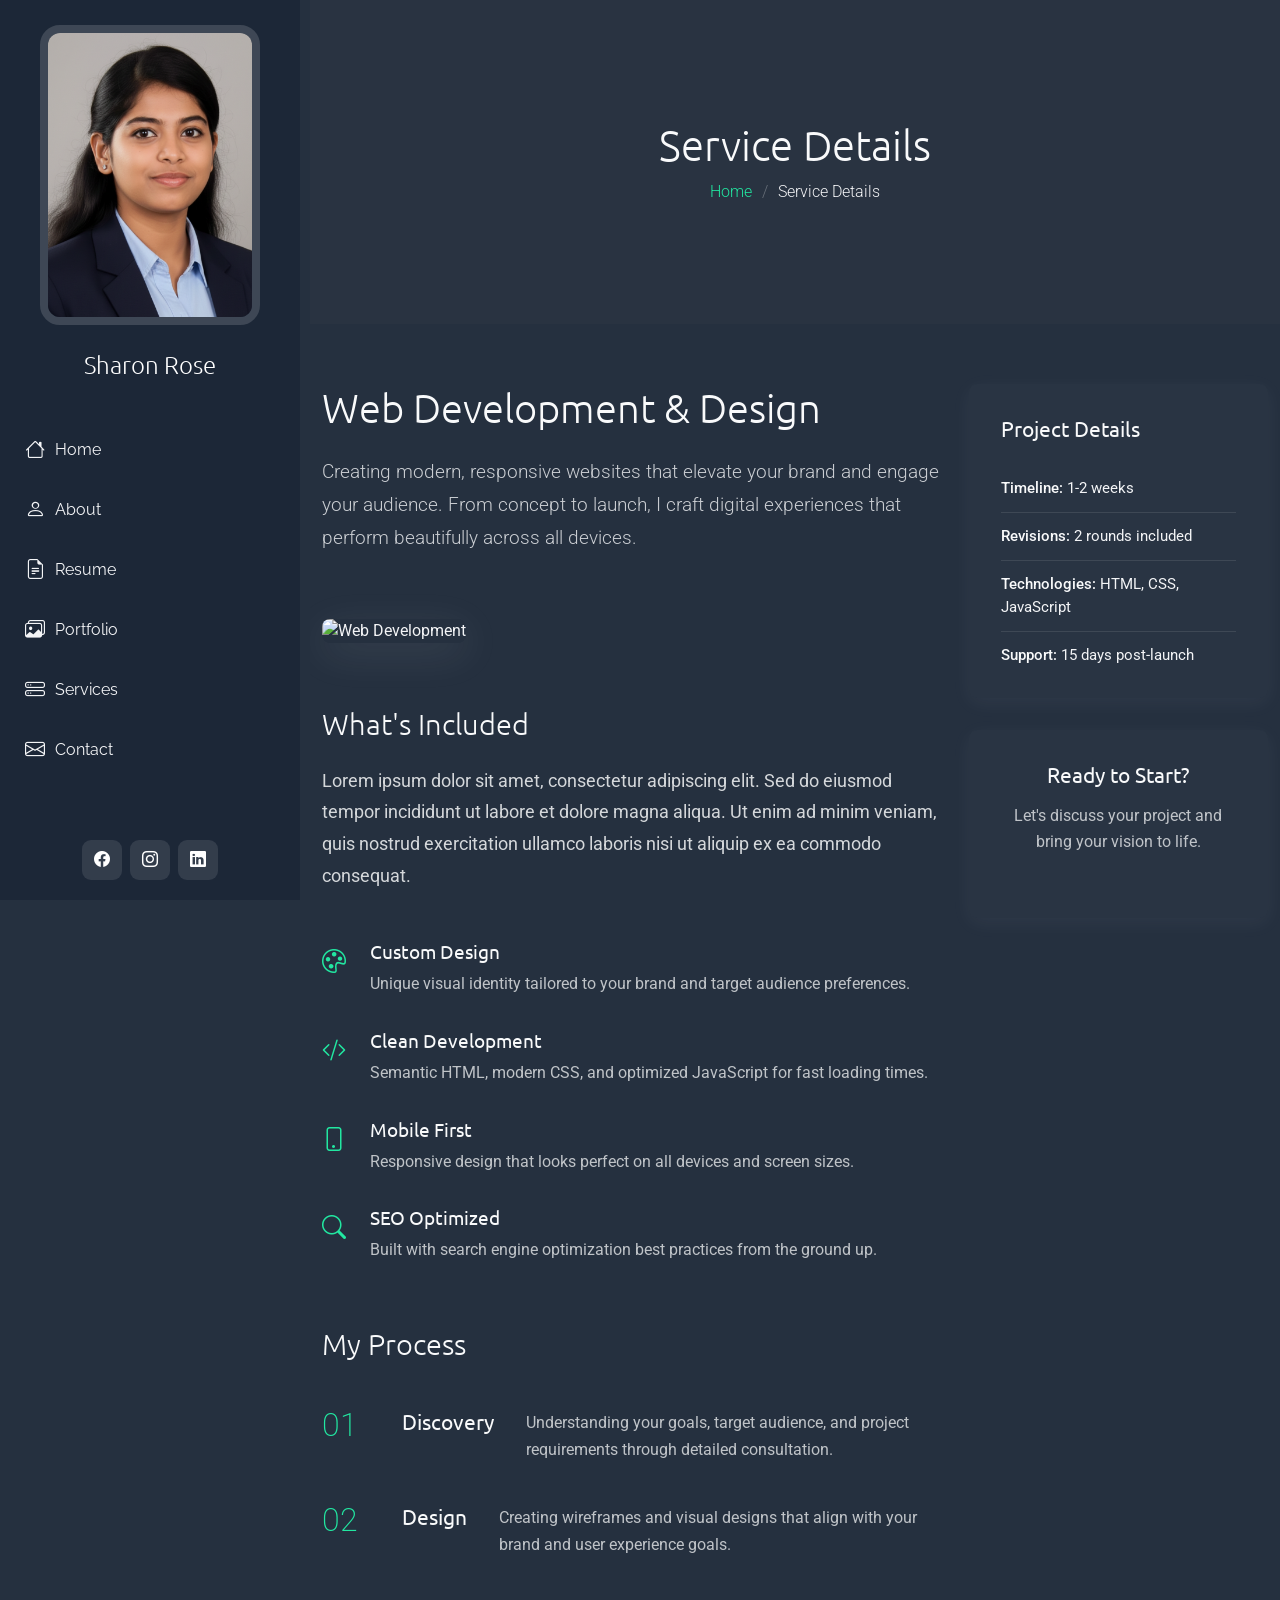
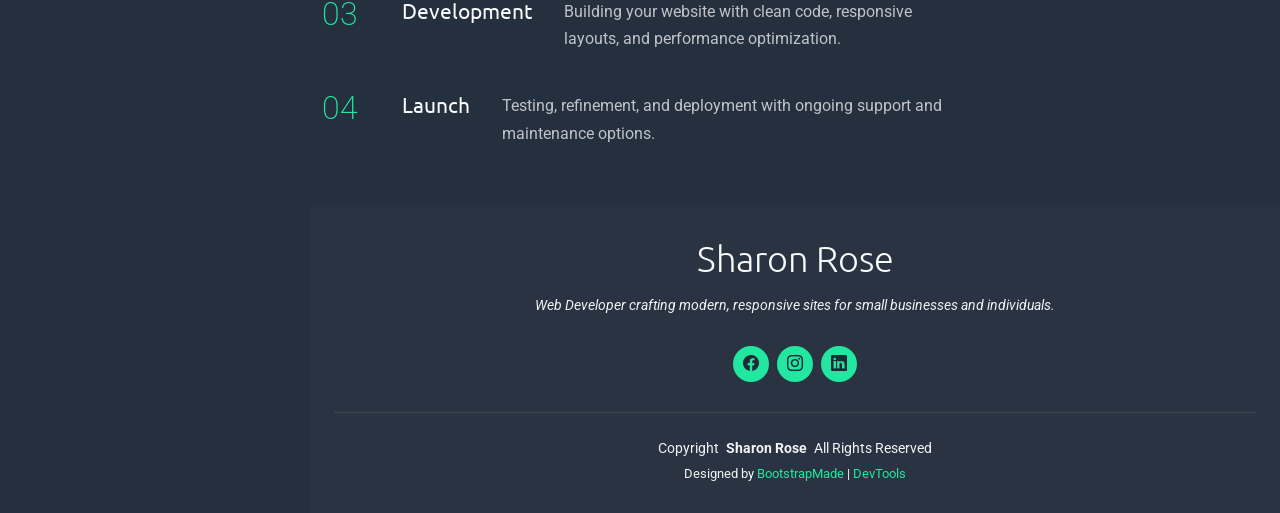
==== service-details.html @ 5ba2cc23 "first portfolio commit" ====
<!DOCTYPE html>
<html lang="en">

<head>
  <meta charset="utf-8">
  <meta content="width=device-width, initial-scale=1.0" name="viewport">
  <title>Service Details - MyPage Bootstrap Template</title>
  <meta name="description" content="">
  <meta name="keywords" content="">

  <!-- Favicons -->
  <link href="assets/img/favicon.png" rel="icon">
  <link href="assets/img/apple-touch-icon.png" rel="apple-touch-icon">

  <!-- Fonts -->
  <link href="https://fonts.googleapis.com" rel="preconnect">
  <link href="https://fonts.gstatic.com" rel="preconnect" crossorigin>
  <link href="https://fonts.googleapis.com/css2?family=Roboto:ital,wght@0,100;0,300;0,400;0,500;0,700;0,900;1,100;1,300;1,400;1,500;1,700;1,900&family=Raleway:ital,wght@0,100;0,200;0,300;0,400;0,500;0,600;0,700;0,800;0,900;1,100;1,200;1,300;1,400;1,500;1,600;1,700;1,800;1,900&family=Ubuntu:ital,wght@0,300;0,400;0,500;0,700;1,300;1,400;1,500;1,700&display=swap" rel="stylesheet">

  <!-- Vendor CSS Files -->
  <link href="assets/vendor/bootstrap/css/bootstrap.min.css" rel="stylesheet">
  <link href="assets/vendor/bootstrap-icons/bootstrap-icons.css" rel="stylesheet">
  <link href="assets/vendor/aos/aos.css" rel="stylesheet">
  <link href="assets/vendor/glightbox/css/glightbox.min.css" rel="stylesheet">
  <link href="assets/vendor/swiper/swiper-bundle.min.css" rel="stylesheet">

  <!-- Main CSS File -->
  <link href="assets/css/main.css" rel="stylesheet">

  <!-- =======================================================
  * Template Name: MyPage
  * Template URL: https://bootstrapmade.com/mypage-bootstrap-personal-template/
  * Updated: Sep 20 2025 with Bootstrap v5.3.8
  * Author: BootstrapMade.com
  * License: https://bootstrapmade.com/license/
  ======================================================== -->
</head>

<body class="service-details-page">

  <header id="header" class="header dark-background d-flex flex-column justify-content-between">
    <i class="header-toggle d-xl-none bi bi-list"></i>

    <div class="header-top">
      <div class="profile-img">
        <img src="assets/img/profile/profile1.png" alt="" class="img-fluid">
      </div>

      <a href="index.html" class="logo d-flex align-items-center justify-content-center">
        <!-- Uncomment the line below if you also wish to use an image logo -->
        <!-- <img src="assets/img/logo.webp" alt=""> -->
        <h1 class="sitename">Sharon Rose</h1>
      </a>

    </div>

    <nav id="navmenu" class="navmenu">
      <ul>
        <li><a href="index.html#hero"><i class="bi bi-house navicon"></i>Home</a></li>
        <li><a href="index.html#about"><i class="bi bi-person navicon"></i> About</a></li>
        <li><a href="index.html#resume"><i class="bi bi-file-earmark-text navicon"></i> Resume</a></li>
        <li><a href="index.html#portfolio"><i class="bi bi-images navicon"></i> Portfolio</a></li>
        <li><a href="index.html#services "><i class="bi bi-hdd-stack navicon"></i> Services</a></li>
    
        <li><a href="index.html#contact"><i class="bi bi-envelope navicon"></i> Contact</a></li>
      </ul>
    </nav>

    <div class="social-links text-center">
      
      <a href="#" class="facebook"><i class="bi bi-facebook"></i></a>
      <a href="#" class="instagram"><i class="bi bi-instagram"></i></a>
      
      <a href="#" class="linkedin"><i class="bi bi-linkedin"></i></a>
    </div>
  </header>

  <main class="main">

    <!-- Page Title -->
    <div class="page-title light-background">
      <div class="container">
        <h1>Service Details</h1>
        <nav class="breadcrumbs">
          <ol>
            <li><a href="index.html">Home</a></li>
            <li class="current">Service Details</li>
          </ol>
        </nav>
      </div>
    </div><!-- End Page Title -->

    <!-- Service Details Section -->
    <section id="service-details" class="service-details section">

      <div class="container" data-aos="fade-up" data-aos-delay="100">

        <div class="row gy-5">

          <div class="col-lg-8">

            <div class="service-content">

              <div class="service-hero" data-aos="fade-up" data-aos-delay="200">
                <h2>Web Development &amp; Design</h2>
                <p class="lead">Creating modern, responsive websites that elevate your brand and engage your audience. From concept to launch, I craft digital experiences that perform beautifully across all devices.</p>
              </div>

              <div class="service-image" data-aos="zoom-in" data-aos-delay="300">
                <img src="assets/img/services/services-3.webp" alt="Web Development" class="img-fluid">
              </div>

              <div class="service-description" data-aos="fade-up" data-aos-delay="400">
                <h3>What's Included</h3>
                <p>Lorem ipsum dolor sit amet, consectetur adipiscing elit. Sed do eiusmod tempor incididunt ut labore et dolore magna aliqua. Ut enim ad minim veniam, quis nostrud exercitation ullamco laboris nisi ut aliquip ex ea commodo consequat.</p>

                <div class="features-list">
                  <div class="feature-item">
                    <i class="bi bi-palette"></i>
                    <div>
                      <h4>Custom Design</h4>
                      <p>Unique visual identity tailored to your brand and target audience preferences.</p>
                    </div>
                  </div>
                  <div class="feature-item">
                    <i class="bi bi-code-slash"></i>
                    <div>
                      <h4>Clean Development</h4>
                      <p>Semantic HTML, modern CSS, and optimized JavaScript for fast loading times.</p>
                    </div>
                  </div>
                  <div class="feature-item">
                    <i class="bi bi-phone"></i>
                    <div>
                      <h4>Mobile First</h4>
                      <p>Responsive design that looks perfect on all devices and screen sizes.</p>
                    </div>
                  </div>
                  <div class="feature-item">
                    <i class="bi bi-search"></i>
                    <div>
                      <h4>SEO Optimized</h4>
                      <p>Built with search engine optimization best practices from the ground up.</p>
                    </div>
                  </div>
                </div>
              </div>

              <div class="process-section" data-aos="fade-up" data-aos-delay="500">
                <h3>My Process</h3>
                <div class="process-steps">
                  <div class="step">
                    <div class="step-number">01</div>
                    <h4>Discovery</h4>
                    <p>Understanding your goals, target audience, and project requirements through detailed consultation.</p>
                  </div>
                  <div class="step">
                    <div class="step-number">02</div>
                    <h4>Design</h4>
                    <p>Creating wireframes and visual designs that align with your brand and user experience goals.</p>
                  </div>
                  <div class="step">
                    <div class="step-number">03</div>
                    <h4>Development</h4>
                    <p>Building your website with clean code, responsive layouts, and performance optimization.</p>
                  </div>
                  <div class="step">
                    <div class="step-number">04</div>
                    <h4>Launch</h4>
                    <p>Testing, refinement, and deployment with ongoing support and maintenance options.</p>
                  </div>
                </div>
              </div>

            </div>

          </div>

          <div class="col-lg-4">

            <div class="service-sidebar">

              <div class="service-info" data-aos="fade-up" data-aos-delay="600">
                <h4>Project Details</h4>
                <ul class="info-list">
                  <li><strong>Timeline:</strong> 1-2 weeks</li>
                  <li><strong>Revisions:</strong> 2 rounds included</li>
                  <li><strong>Technologies:</strong> HTML, CSS, JavaScript</li>
                  <li><strong>Support:</strong> 15 days post-launch</li>
                </ul>
              </div>

             <!--<div class="testimonial-block" data-aos="fade-up" data-aos-delay="700">
                <div class="quote-icon">
                  <i class="bi bi-quote"></i>
                </div>
                <blockquote>
                  "Working with this developer was an absolute pleasure. The attention to detail and creative solutions exceeded our expectations."
                </blockquote>
                <div class="testimonial-author">
                  <img src="assets/img/person/person-f-3.webp" alt="Client" class="author-image">
                  <div class="author-info">
                    <h5>Sarah Johnson</h5>
                    <span>Creative Director</span>
                  </div>
                </div>
              </div>-->

              <div class="cta-block" data-aos="fade-up" data-aos-delay="800">
                <h4>Ready to Start?</h4>
                <p>Let's discuss your project and bring your vision to life.</p>
                <!--<a href="#" class="btn btn-primary">Get a Quote</a>
                <a href="#" class="btn btn-outline">View Portfolio</a>-->
              </div>

            </div>

          </div>

        </div>

      </div>

    </section><!-- /Service Details Section -->

  </main>

  <footer id="footer" class="footer light-background">
    <div class="container">
      <h3 class="sitename">Sharon Rose</h3>
      <p>Web Developer crafting modern, responsive sites for small businesses and individuals.</p>
      <div class="social-links d-flex justify-content-center">
        
        <a href="https://www.facebook.com/share/1GBzNdDJ73/?mibextid=wwXIfr"><i class="bi bi-facebook"></i></a>
        <a href="https://www.instagram.com/sharonrose2021?igsh=MWZ5azJybW05Z2Q5ag%3D%3D&utm_source=qr"><i class="bi bi-instagram"></i></a>
    
         <a href="https://www.linkedin.com/in/sharon-rose-041376334" class="linkedin"><i class="bi bi-linkedin"></i></a>
      </div>
      <div class="container">
        <div class="copyright">
          <span>Copyright</span> <strong class="px-1 sitename">Sharon Rose</strong> <span>All Rights Reserved</span>
        </div>
        <div class="credits">
          <!-- All the links in the footer should remain intact. -->
          <!-- You can delete the links only if you've purchased the pro version. -->
          <!-- Licensing information: https://bootstrapmade.com/license/ -->
          <!-- Purchase the pro version with working PHP/AJAX contact form: [buy-url] -->
          Designed by <a href="https://bootstrapmade.com/">BootstrapMade</a> | <a href="https://bootstrapmade.com/tools/">DevTools</a>
        </div>
      </div>
    </div>
  </footer>

  <!-- Scroll Top -->
  <a href="#" id="scroll-top" class="scroll-top d-flex align-items-center justify-content-center"><i class="bi bi-arrow-up-short"></i></a>

  <!-- Preloader -->
  <div id="preloader"></div>

  <!-- Vendor JS Files -->
  <script src="assets/vendor/bootstrap/js/bootstrap.bundle.min.js"></script>
  <script src="assets/vendor/php-email-form/validate.js"></script>
  <script src="assets/vendor/aos/aos.js"></script>
  <script src="assets/vendor/purecounter/purecounter_vanilla.js"></script>
  <script src="assets/vendor/typed.js/typed.umd.js"></script>
  <script src="assets/vendor/waypoints/noframework.waypoints.js"></script>
  <script src="assets/vendor/imagesloaded/imagesloaded.pkgd.min.js"></script>
  <script src="assets/vendor/isotope-layout/isotope.pkgd.min.js"></script>
  <script src="assets/vendor/glightbox/js/glightbox.min.js"></script>
  <script src="assets/vendor/swiper/swiper-bundle.min.js"></script>

  <!-- Main JS File -->
  <script src="assets/js/main.js"></script>

</body>

</html>
---- assets/css/main.css ----
/**
* Template Name: MyPage
* Template URL: https://bootstrapmade.com/mypage-bootstrap-personal-template/
* Updated: Sep 20 2025 with Bootstrap v5.3.8
* Author: BootstrapMade.com
* License: https://bootstrapmade.com/license/
*/

/*--------------------------------------------------------------
# Font & Color Variables
# Help: https://bootstrapmade.com/color-system/
--------------------------------------------------------------*/
/* Fonts */
:root {
  --default-font: "Roboto",  system-ui, -apple-system, "Segoe UI", Roboto, "Helvetica Neue", Arial, "Noto Sans", "Liberation Sans", sans-serif, "Apple Color Emoji", "Segoe UI Emoji", "Segoe UI Symbol", "Noto Color Emoji";
  --heading-font: "Ubuntu",  sans-serif;
  --nav-font: "Raleway",  sans-serif;
}

/* Global Colors - The following color variables are used throughout the website. Updating them here will change the color scheme of the entire website */
:root { 
  --background-color: #25303f; /* Background color for the entire website, including individual sections */
  --default-color: #f3f4f6; /* Default color used for the majority of the text content across the entire website */
  --heading-color: #f9fafb; /* Color for headings, subheadings and title throughout the website */
  --accent-color: #22e7a1; /* Accent color that represents your brand on the website. It's used for buttons, links, and other elements that need to stand out */
  --surface-color: #293443; /* The surface color is used as a background of boxed elements within sections, such as cards, icon boxes, or other elements that require a visual separation from the global background. */
  --contrast-color: #1f2937; /* Contrast color for text, ensuring readability against backgrounds of accent, heading, or default colors. */
}

/* Nav Menu Colors - The following color variables are used specifically for the navigation menu. They are separate from the global colors to allow for more customization options */
:root {
  --nav-color: #f3f4f6;  /* The default color of the main navmenu links */
  --nav-hover-color: #22e7a1; /* Applied to main navmenu links when they are hovered over or active */
  --nav-mobile-background-color: #38485f; /* Used as the background color for mobile navigation menu */
  --nav-dropdown-background-color: #38485f; /* Used as the background color for dropdown items that appear when hovering over primary navigation items */
  --nav-dropdown-color: #f3f4f6; /* Used for navigation links of the dropdown items in the navigation menu. */
  --nav-dropdown-hover-color: #22e7a1; /* Similar to --nav-hover-color, this color is applied to dropdown navigation links when they are hovered over. */
}

/* Color Presets - These classes override global colors when applied to any section or element, providing reuse of the sam color scheme. */

.light-background {
  --background-color: #293341;
  --surface-color: #4b607f;
}

.dark-background {
  --background-color: #1c2737;
  --default-color: #ffffff;
  --heading-color: #ffffff;
  --surface-color: #151f2b;
  --contrast-color: #ffffff;
}

/* Smooth scroll */
:root {
  scroll-behavior: smooth;
}

/*--------------------------------------------------------------
# General Styling & Shared Classes
--------------------------------------------------------------*/
body {
  color: var(--default-color);
  background-color: var(--background-color);
  font-family: var(--default-font);
}

a {
  color: var(--accent-color);
  text-decoration: none;
  transition: 0.3s;
}

a:hover {
  color: color-mix(in srgb, var(--accent-color), transparent 25%);
  text-decoration: none;
}

h1,
h2,
h3,
h4,
h5,
h6 {
  color: var(--heading-color);
  font-family: var(--heading-font);
}

/* PHP Email Form Messages
------------------------------*/
.php-email-form .error-message {
  display: none;
  background: #df1529;
  color: #ffffff;
  text-align: left;
  padding: 15px;
  margin-bottom: 24px;
  font-weight: 600;
}

.php-email-form .sent-message {
  display: none;
  color: #ffffff;
  background: #059652;
  text-align: center;
  padding: 15px;
  margin-bottom: 24px;
  font-weight: 600;
}

.php-email-form .loading {
  display: none;
  background: var(--surface-color);
  text-align: center;
  padding: 15px;
  margin-bottom: 24px;
}

.php-email-form .loading:before {
  content: "";
  display: inline-block;
  border-radius: 50%;
  width: 24px;
  height: 24px;
  margin: 0 10px -6px 0;
  border: 3px solid var(--accent-color);
  border-top-color: var(--surface-color);
  animation: php-email-form-loading 1s linear infinite;
}

@keyframes php-email-form-loading {
  0% {
    transform: rotate(0deg);
  }

  100% {
    transform: rotate(360deg);
  }
}

/*--------------------------------------------------------------
# Global Header
--------------------------------------------------------------*/
.header {
  color: var(--default-color);
  background-color: var(--background-color);
  position: fixed;
  top: 0;
  left: 0;
  bottom: 0;
  padding: 0 15px;
  width: 300px;
  transition: all ease-in-out 0.3s;
  overflow-y: auto;
  z-index: 997;
}

.header .profile-img img {
  margin: 25px auto;
  display: block;
  border-radius: 20px;
  max-width: 220px;
  border: 8px solid color-mix(in srgb, var(--default-color), transparent 85%);
}

.header .logo {
  line-height: 1;
}

.header .logo img {
  max-height: 32px;
  margin-right: 8px;
}

.header .logo h1 {
  font-size: 24px;
  margin: 0;
  font-weight: 300;
  color: var(--heading-color);
}

.header .social-links {
  margin: 0 0 20px 0;
}

.header .social-links a {
  font-size: 16px;
  display: inline-flex;
  align-items: center;
  justify-content: center;
  background: color-mix(in srgb, var(--default-color), transparent 90%);
  color: var(--default-color);
  margin: 0 2px;
  border-radius: 9px;
  text-align: center;
  width: 40px;
  height: 40px;
  transition: 0.3s;
}

.header .social-links a:hover {
  color: var(--contrast-color);
  background: var(--accent-color);
}

@media (min-width: 1200px) {

  .header~main,
  .header~#footer {
    margin-left: 310px;
  }
}

@media (max-width: 1199px) {
  .header {
    left: -100%;
  }
}

.header.header-show {
  left: 0;
}

.header .header-toggle {
  color: var(--background-color);
  background-color: var(--accent-color);
  font-size: 22px;
  display: flex;
  align-items: center;
  justify-content: center;
  width: 40px;
  height: 40px;
  border-radius: 9px;
  cursor: pointer;
  position: fixed;
  top: 15px;
  right: 15px;
  z-index: 9999;
  transition: 0.3s;
}

.header .header-toggle:hover {
  background-color: color-mix(in srgb, var(--accent-color) 90%, black 15%);
}

/*--------------------------------------------------------------
# Navigation Menu
--------------------------------------------------------------*/
.mobile-nav-toggle {
  display: none;
}

.navmenu {
  padding: 0;
  z-index: 9997;
  flex: 1;
  display: flex;
  align-items: center;
}

.navmenu ul {
  list-style: none;
  padding: 0 0 20px 0;
  margin: 0;
  width: 100%;
}

.navmenu a,
.navmenu a:focus {
  color: var(--nav-color);
  padding: 15px 10px;
  font-family: var(--nav-font);
  font-size: 16px;
  font-weight: 400;
  display: flex;
  align-items: center;
  white-space: nowrap;
  transition: 0.3s;
  width: 100%;
}

.navmenu a .navicon,
.navmenu a:focus .navicon {
  font-size: 20px;
  margin-right: 10px;
}

.navmenu a .toggle-dropdown,
.navmenu a:focus .toggle-dropdown {
  font-size: 12px;
  line-height: 0;
  margin-left: auto;
  width: 30px;
  height: 30px;
  display: flex;
  align-items: center;
  justify-content: center;
  border-radius: 50%;
  transition: 0.3s;
  flex-shrink: 0;
  background-color: color-mix(in srgb, var(--accent-color), transparent 90%);
}

.navmenu a .toggle-dropdown:hover,
.navmenu a:focus .toggle-dropdown:hover {
  background-color: var(--accent-color);
  color: var(--contrast-color);
}

.navmenu a:hover,
.navmenu .active,
.navmenu .active:focus {
  color: var(--nav-hover-color);
}

.navmenu a:hover .navicon,
.navmenu .active .navicon,
.navmenu .active:focus .navicon {
  color: var(--accent-color);
}

.navmenu .active .toggle-dropdown,
.navmenu .active:focus .toggle-dropdown {
  background-color: var(--accent-color);
  color: var(--contrast-color);
  transform: rotate(180deg);
}

.navmenu .dropdown {
  display: block;
}

.navmenu .dropdown a,
.navmenu .dropdown a:focus {
  color: --nav-dropdown-color;
}

.navmenu .dropdown a:hover,
.navmenu .dropdown .active,
.navmenu .dropdown .active:focus {
  color: var(--nav-dropdown-hover-color);
}

.navmenu .dropdown ul {
  position: static;
  display: none;
  z-index: 99;
  padding: 5px 10px;
  margin: 5px 10px;
  background-color: var(--nav-dropdown-background-color);
  border: 1px solid color-mix(in srgb, var(--default-color), transparent 90%);
  box-shadow: none;
  transition: all 0.5s ease-in-out;
}

.navmenu .dropdown ul ul {
  background-color: rgba(33, 37, 41, 0.1);
}

.navmenu .dropdown>.dropdown-active {
  display: block;
  background-color: rgba(33, 37, 41, 0.03);
}

/*--------------------------------------------------------------
# Global Footer
--------------------------------------------------------------*/
.footer {
  color: var(--default-color);
  background-color: var(--background-color);
  font-size: 14px;
  text-align: center;
  padding: 30px 0;
  position: relative;
}

.footer h3 {
  font-size: 36px;
  font-weight: 300;
  position: relative;
  padding: 0;
  margin: 0 0 15px 0;
}

.footer p {
  font-size: 15;
  font-style: italic;
  padding: 0;
  margin: 0 0 30px 0;
}

.footer .social-links {
  margin: 0 0 30px 0;
}

.footer .social-links a {
  font-size: 16px;
  display: flex;
  align-items: center;
  justify-content: center;
  background: var(--accent-color);
  color: var(--contrast-color);
  line-height: 1;
  margin: 0 4px;
  border-radius: 50%;
  text-align: center;
  width: 36px;
  height: 36px;
  transition: 0.3s;
}

.footer .social-links a:hover {
  background: color-mix(in srgb, var(--accent-color), transparent 20%);
  text-decoration: none;
}

.footer .copyright {
  padding-top: 25px;
  border-top: 1px solid color-mix(in srgb, var(--default-color), transparent 90%);
}

.footer .credits {
  font-size: 13px;
  padding-top: 5px;
}

/*--------------------------------------------------------------
# Preloader
--------------------------------------------------------------*/
#preloader {
  position: fixed;
  inset: 0;
  z-index: 999999;
  overflow: hidden;
  background: var(--background-color);
  transition: all 0.6s ease-out;
}

#preloader:before {
  content: "";
  position: fixed;
  top: calc(50% - 30px);
  left: calc(50% - 30px);
  border: 6px solid #ffffff;
  border-color: var(--accent-color) transparent var(--accent-color) transparent;
  border-radius: 50%;
  width: 60px;
  height: 60px;
  animation: animate-preloader 1.5s linear infinite;
}

@keyframes animate-preloader {
  0% {
    transform: rotate(0deg);
  }

  100% {
    transform: rotate(360deg);
  }
}

/*--------------------------------------------------------------
# Scroll Top Button
--------------------------------------------------------------*/
.scroll-top {
  position: fixed;
  visibility: hidden;
  opacity: 0;
  right: 15px;
  bottom: -15px;
  z-index: 99999;
  background-color: var(--accent-color);
  width: 44px;
  height: 44px;
  border-radius: 50px;
  transition: all 0.4s;
}

.scroll-top i {
  font-size: 24px;
  color: var(--contrast-color);
  line-height: 0;
}

.scroll-top:hover {
  background-color: color-mix(in srgb, var(--accent-color), transparent 20%);
  color: var(--contrast-color);
}

.scroll-top.active {
  visibility: visible;
  opacity: 1;
  bottom: 15px;
}

/*--------------------------------------------------------------
# Disable aos animation delay on mobile devices
--------------------------------------------------------------*/
@media screen and (max-width: 768px) {
  [data-aos-delay] {
    transition-delay: 0 !important;
  }
}

/*--------------------------------------------------------------
# Global Page Titles & Breadcrumbs
--------------------------------------------------------------*/
.page-title {
  color: var(--default-color);
  background-color: var(--background-color);
  padding: 120px 0;
  text-align: center;
  position: relative;
}

.page-title h1 {
  font-size: 42px;
  font-weight: 300;
  margin-bottom: 10px;
}

.page-title .breadcrumbs ol {
  display: flex;
  flex-wrap: wrap;
  list-style: none;
  justify-content: center;
  padding: 0;
  margin: 0;
  font-size: 16px;
  font-weight: 300;
}

.page-title .breadcrumbs ol li+li {
  padding-left: 10px;
}

.page-title .breadcrumbs ol li+li::before {
  content: "/";
  display: inline-block;
  padding-right: 10px;
  color: color-mix(in srgb, var(--default-color), transparent 70%);
}

/*--------------------------------------------------------------
# Global Sections
--------------------------------------------------------------*/
section,
.section {
  color: var(--default-color);
  background-color: var(--background-color);
  padding: 60px 0;
  overflow: clip;
}

/*--------------------------------------------------------------
# Global Section Titles
--------------------------------------------------------------*/
.section-title {
  text-align: center;
  padding-bottom: 60px;
  position: relative;
}

.section-title h2 {
  font-size: 32px;
  font-weight: 300;
  margin-bottom: 20px;
  padding-bottom: 20px;
  position: relative;
}

.section-title h2:before {
  content: "";
  position: absolute;
  display: block;
  width: 160px;
  height: 1px;
  background: color-mix(in srgb, var(--default-color), transparent 60%);
  left: 0;
  right: 0;
  bottom: 1px;
  margin: auto;
}

.section-title h2::after {
  content: "";
  position: absolute;
  display: block;
  width: 60px;
  height: 3px;
  background: var(--accent-color);
  left: 0;
  right: 0;
  bottom: 0;
  margin: auto;
}

.section-title p {
  margin-bottom: 0;
}

/*--------------------------------------------------------------
# Hero Section
--------------------------------------------------------------*/
.hero {
  padding: 120px 0;
  min-height: 100vh;
  display: flex;
  align-items: center;
  position: relative;
  overflow: hidden;
}

.hero .container {
  position: relative;
  z-index: 2;
  padding: 80px 15px;
}

.hero .hero-content h1 {
  font-size: 3.5rem;
  font-weight: 300;
  line-height: 1.2;
  margin-bottom: 2rem;
  color: var(--heading-color);
}

.hero .hero-content h1 .accent-text {
  color: var(--accent-color);
  font-weight: 400;
  position: relative;
}

.hero .hero-content h1 .accent-text::after {
  content: "";
  position: absolute;
  bottom: -8px;
  left: 0;
  width: 100%;
  height: 2px;
  background: linear-gradient(90deg, var(--accent-color), color-mix(in srgb, var(--accent-color), transparent 50%));
}

@media (max-width: 992px) {
  .hero .hero-content h1 {
    font-size: 2.8rem;
  }
}

@media (max-width: 768px) {
  .hero .hero-content h1 {
    font-size: 2.2rem;
  }
}

.hero .hero-content .hero-description {
  font-size: 1.125rem;
  line-height: 1.8;
  color: color-mix(in srgb, var(--default-color), transparent 20%);
  margin-bottom: 3rem;
  max-width: 90%;
}

@media (max-width: 768px) {
  .hero .hero-content .hero-description {
    font-size: 1rem;
    max-width: 100%;
  }
}

.hero .hero-content .hero-actions {
  display: flex;
  gap: 1.5rem;
  margin-bottom: 4rem;
}

@media (max-width: 576px) {
  .hero .hero-content .hero-actions {
    flex-direction: column;
    gap: 1rem;
  }
}

.hero .hero-content .hero-actions .btn-primary {
  padding: 14px 32px;
  background: var(--accent-color);
  color: var(--contrast-color);
  border-radius: 6px;
  font-weight: 500;
  text-decoration: none;
  transition: all 0.3s ease;
  border: 2px solid var(--accent-color);
}

.hero .hero-content .hero-actions .btn-primary:hover {
  background: color-mix(in srgb, var(--accent-color), black 10%);
  border-color: color-mix(in srgb, var(--accent-color), black 10%);
  transform: translateY(-2px);
}

.hero .hero-content .hero-actions .btn-secondary {
  padding: 14px 32px;
  background: transparent;
  color: var(--heading-color);
  border-radius: 6px;
  font-weight: 500;
  text-decoration: none;
  transition: all 0.3s ease;
  border: 2px solid color-mix(in srgb, var(--default-color), transparent 80%);
}

.hero .hero-content .hero-actions .btn-secondary:hover {
  background: transparent;
  color: var(--accent-color);
  border-color: var(--accent-color);
  transform: translateY(-2px);
}

.hero .hero-content .hero-stats {
  display: flex;
  gap: 3rem;
}

@media (max-width: 768px) {
  .hero .hero-content .hero-stats {
    gap: 2rem;
  }
}

@media (max-width: 576px) {
  .hero .hero-content .hero-stats {
    flex-direction: column;
    gap: 1.5rem;
  }
}

.hero .hero-content .hero-stats .stat-item .stat-number {
  display: block;
  font-size: 2rem;
  font-weight: 600;
  color: var(--accent-color);
  line-height: 1;
}

.hero .hero-content .hero-stats .stat-item .stat-label {
  display: block;
  font-size: 0.875rem;
  color: color-mix(in srgb, var(--default-color), transparent 40%);
  margin-top: 0.5rem;
  font-weight: 400;
}

.hero .hero-image {
  position: relative;
}

.hero .hero-image .image-wrapper {
  position: relative;
  max-width: 500px;
  margin: 0 auto;
}

.hero .hero-image .image-wrapper .main-image {
  border-radius: 12px;
  box-shadow: 0 20px 60px color-mix(in srgb, var(--heading-color), transparent 85%);
  transition: transform 0.3s ease;
}

.hero .hero-image .image-wrapper .main-image:hover {
  transform: scale(1.02);
}

.hero .hero-image .image-wrapper .floating-card {
  position: absolute;
  background: var(--surface-color);
  padding: 1rem 1.5rem;
  border-radius: 8px;
  box-shadow: 0 10px 30px color-mix(in srgb, var(--heading-color), transparent 90%);
  display: flex;
  align-items: center;
  gap: 0.75rem;
  font-size: 0.875rem;
  font-weight: 500;
  color: var(--heading-color);
  transition: all 0.3s ease;
}

.hero .hero-image .image-wrapper .floating-card:hover {
  transform: translateY(-5px);
  box-shadow: 0 15px 40px color-mix(in srgb, var(--heading-color), transparent 85%);
}

.hero .hero-image .image-wrapper .floating-card i {
  font-size: 1.25rem;
  color: var(--accent-color);
}

.hero .hero-image .image-wrapper .floating-card.card-1 {
  top: 20%;
  left: -15%;
  z-index: 3;
}

@media (max-width: 992px) {
  .hero .hero-image .image-wrapper .floating-card.card-1 {
    left: -10%;
  }
}

@media (max-width: 768px) {
  .hero .hero-image .image-wrapper .floating-card.card-1 {
    left: 0;
    top: 10%;
  }
}

.hero .hero-image .image-wrapper .floating-card.card-2 {
  top: 60%;
  right: -15%;
  z-index: 3;
}

@media (max-width: 992px) {
  .hero .hero-image .image-wrapper .floating-card.card-2 {
    right: -10%;
  }
}

@media (max-width: 768px) {
  .hero .hero-image .image-wrapper .floating-card.card-2 {
    right: 0;
    top: 50%;
  }
}

.hero .hero-image .image-wrapper .floating-card.card-3 {
  bottom: 15%;
  left: -10%;
  z-index: 3;
}

@media (max-width: 992px) {
  .hero .hero-image .image-wrapper .floating-card.card-3 {
    left: -5%;
  }
}

@media (max-width: 768px) {
  .hero .hero-image .image-wrapper .floating-card.card-3 {
    left: 0;
    bottom: 5%;
  }
}

@media (max-width: 992px) {
  .hero .hero-content {
    text-align: center;
    margin-top: 2rem;
  }
}

/*--------------------------------------------------------------
# About Section
--------------------------------------------------------------*/
.about {
  padding-top: 120px;
  padding-bottom: 120px;
}

.about .intro-header {
  margin-bottom: 80px;
}

.about .intro-header h1 {
  font-size: 3.5rem;
  font-weight: 300;
  letter-spacing: -0.02em;
  margin-bottom: 1rem;
  color: var(--heading-color);
}

.about .intro-header .subtitle {
  font-size: 1.25rem;
  font-weight: 400;
  color: color-mix(in srgb, var(--default-color), transparent 30%);
  margin: 0;
}

.about .main-content-wrapper {
  margin-bottom: 100px;
}

.about .profile-section .profile-image-container {
  margin-bottom: 2rem;
}

.about .profile-section .profile-image-container img {
  width: 100%;
  max-width: 300px;
  aspect-ratio: 1;
  object-fit: cover;
  border-radius: 12px;
  filter: grayscale(20%);
  transition: filter 0.3s ease;
}

.about .profile-section .profile-image-container img:hover {
  filter: grayscale(0%);
}

.about .profile-section .profile-meta .location {
  display: flex;
  align-items: center;
  margin-bottom: 1rem;
  color: color-mix(in srgb, var(--default-color), transparent 20%);
}

.about .profile-section .profile-meta .location i {
  margin-right: 0.5rem;
  color: var(--accent-color);
}

.about .profile-section .profile-meta .status {
  display: flex;
  align-items: center;
  font-size: 0.9rem;
  color: color-mix(in srgb, var(--default-color), transparent 20%);
}

.about .profile-section .profile-meta .status .status-indicator {
  width: 8px;
  height: 8px;
  background-color: #10b981;
  border-radius: 50%;
  margin-right: 0.5rem;
  animation: pulse 2s infinite;
}

.about .content-area {
  padding-left: 2rem;
}

.about .content-area .story-block {
  margin-bottom: 3rem;
}

.about .content-area .story-block .lead-text {
  font-size: 1.3rem;
  line-height: 1.7;
  font-weight: 300;
  margin-bottom: 1.5rem;
  color: var(--default-color);
}

.about .content-area .story-block p {
  font-size: 1.1rem;
  line-height: 1.8;
  color: color-mix(in srgb, var(--default-color), transparent 15%);
  margin: 0;
}

.about .expertise-grid {
  margin-bottom: 3rem;
}

.about .expertise-grid .expertise-item {
  display: flex;
  align-items: flex-start;
  margin-bottom: 2rem;
}

.about .expertise-grid .expertise-item .expertise-icon {
  flex-shrink: 0;
  width: 48px;
  height: 48px;
  background-color: color-mix(in srgb, var(--accent-color), transparent 90%);
  border-radius: 8px;
  display: flex;
  align-items: center;
  justify-content: center;
  margin-right: 1.5rem;
}

.about .expertise-grid .expertise-item .expertise-icon i {
  font-size: 1.5rem;
  color: var(--accent-color);
}

.about .expertise-grid .expertise-item .expertise-content h4 {
  font-size: 1.1rem;
  font-weight: 500;
  margin-bottom: 0.5rem;
  color: var(--heading-color);
}

.about .expertise-grid .expertise-item .expertise-content p {
  font-size: 0.95rem;
  line-height: 1.6;
  color: color-mix(in srgb, var(--default-color), transparent 30%);
  margin: 0;
}

.about .philosophy-quote {
  position: relative;
  padding: 2rem 0;
}

.about .philosophy-quote .quote-mark {
  position: absolute;
  top: -10px;
  left: -20px;
  font-size: 5rem;
  font-weight: 300;
  color: color-mix(in srgb, var(--accent-color), transparent 80%);
  line-height: 1;
}

.about .philosophy-quote p {
  font-size: 1.2rem;
  line-height: 1.7;
  font-style: italic;
  font-weight: 300;
  color: var(--default-color);
  margin: 0;
  position: relative;
  z-index: 1;
}

.about .bottom-section {
  padding-top: 60px;
  border-top: 1px solid color-mix(in srgb, var(--default-color), transparent 85%);
}

.about .bottom-section .collaboration-text h3 {
  font-size: 2rem;
  font-weight: 300;
  margin-bottom: 1rem;
  color: var(--heading-color);
}

.about .bottom-section .collaboration-text p {
  font-size: 1.1rem;
  line-height: 1.7;
  color: color-mix(in srgb, var(--default-color), transparent 20%);
  margin: 0;
}

.about .bottom-section .action-buttons {
  display: flex;
  gap: 1rem;
  justify-content: flex-end;
}

.about .bottom-section .action-buttons .btn-custom {
  display: inline-flex;
  align-items: center;
  padding: 0.875rem 2rem;
  border-radius: 6px;
  font-weight: 400;
  text-decoration: none;
  transition: all 0.3s ease;
  font-size: 1rem;
}

.about .bottom-section .action-buttons .btn-custom.primary {
  background-color: var(--accent-color);
  color: var(--contrast-color);
}

.about .bottom-section .action-buttons .btn-custom.primary:hover {
  background-color: color-mix(in srgb, var(--accent-color), transparent 15%);
  transform: translateY(-1px);
}

.about .bottom-section .action-buttons .btn-custom.secondary {
  border: 1px solid color-mix(in srgb, var(--default-color), transparent 70%);
  color: var(--default-color);
}

.about .bottom-section .action-buttons .btn-custom.secondary:hover {
  border-color: var(--accent-color);
  color: var(--accent-color);
  transform: translateY(-1px);
}

@keyframes pulse {

  0%,
  100% {
    opacity: 1;
  }

  50% {
    opacity: 0.5;
  }
}

@media (max-width: 992px) {
  .about {
    padding: 80px 0;
  }

  .about .intro-header {
    margin-bottom: 60px;
  }

  .about .intro-header h1 {
    font-size: 2.8rem;
  }

  .about .main-content-wrapper {
    margin-bottom: 60px;
  }

  .about .content-area {
    padding-left: 0;
    margin-top: 2rem;
  }

  .about .bottom-section .action-buttons {
    justify-content: flex-start;
    margin-top: 1.5rem;
  }
}

@media (max-width: 768px) {
  .about .intro-header h1 {
    font-size: 2.2rem;
  }

  .about .intro-header .subtitle {
    font-size: 1.1rem;
  }

  .about .philosophy-quote .quote-mark {
    font-size: 3.5rem;
    left: -10px;
  }

  .about .philosophy-quote p {
    font-size: 1.1rem;
  }

  .about .bottom-section .collaboration-text h3 {
    font-size: 1.6rem;
  }

  .about .bottom-section .action-buttons {
    flex-direction: column;
  }

  .about .bottom-section .action-buttons .btn-custom {
    text-align: center;
    justify-content: center;
  }
}

/*--------------------------------------------------------------
# Stats Section
--------------------------------------------------------------*/
.stats {
  padding: 120px 0;
}

.stats .stats-grid {
  display: grid;
  grid-template-columns: repeat(3, 1fr);
  gap: 80px;
  margin-bottom: 120px;
  text-align: center;
}

.stats .stat-item .stat-number {
  font-family: var(--heading-font);
  font-size: 72px;
  font-weight: 300;
  color: var(--heading-color);
  line-height: 1;
  margin-bottom: 20px;
  letter-spacing: -2px;
}

.stats .stat-item .stat-number span {
  display: inline-block;
}

.stats .stat-item .stat-label {
  font-size: 16px;
  color: var(--default-color);
  opacity: 0.7;
  margin: 0;
  line-height: 1.6;
  font-weight: 400;
}

.stats .achievements-row {
  display: grid;
  grid-template-columns: repeat(3, 1fr);
  gap: 60px;
}

.stats .achievement {
  display: flex;
  align-items: flex-start;
  gap: 20px;
  padding: 40px 0;
  border-top: 1px solid color-mix(in srgb, var(--default-color), transparent 90%);
}

.stats .achievement .achievement-icon {
  flex-shrink: 0;
  width: 50px;
  height: 50px;
  display: flex;
  align-items: center;
  justify-content: center;
  background: color-mix(in srgb, var(--accent-color), transparent 95%);
  border-radius: 8px;
  margin-top: 5px;
}

.stats .achievement .achievement-icon i {
  font-size: 24px;
  color: var(--accent-color);
}

.stats .achievement .achievement-content h4 {
  font-family: var(--heading-font);
  font-size: 20px;
  font-weight: 400;
  color: var(--heading-color);
  margin-bottom: 8px;
  line-height: 1.3;
}

.stats .achievement .achievement-content p {
  font-size: 15px;
  color: var(--default-color);
  opacity: 0.7;
  margin: 0;
  line-height: 1.6;
}

@media (max-width: 992px) {
  .stats {
    padding: 80px 0;
  }

  .stats .stats-grid {
    gap: 60px;
    margin-bottom: 80px;
  }

  .stats .stat-item .stat-number {
    font-size: 56px;
  }

  .stats .achievements-row {
    gap: 40px;
  }

  .stats .achievement {
    padding: 30px 0;
  }
}

@media (max-width: 768px) {
  .stats {
    padding: 60px 0;
  }

  .stats .stats-grid {
    grid-template-columns: 1fr;
    gap: 50px;
    margin-bottom: 60px;
  }

  .stats .stat-item .stat-number {
    font-size: 48px;
  }

  .stats .stat-item .stat-label {
    font-size: 15px;
  }

  .stats .achievements-row {
    grid-template-columns: 1fr;
    gap: 30px;
  }

  .stats .achievement {
    padding: 25px 0;
    gap: 16px;
  }

  .stats .achievement .achievement-icon {
    width: 45px;
    height: 45px;
  }

  .stats .achievement .achievement-icon i {
    font-size: 20px;
  }

  .stats .achievement .achievement-content h4 {
    font-size: 18px;
  }

  .stats .achievement .achievement-content p {
    font-size: 14px;
  }
}

@media (max-width: 576px) {
  .stats .stat-item .stat-number {
    font-size: 40px;
  }

  .stats .achievement .achievement-icon {
    width: 40px;
    height: 40px;
  }

  .stats .achievement .achievement-icon i {
    font-size: 18px;
  }
}

/*--------------------------------------------------------------
# Skills Section
--------------------------------------------------------------*/
.skills {
  --section-spacing: 80px;
  --category-spacing: 60px;
  --skill-spacing: 24px;
  --progress-height: 2px;
  --border-light: color-mix(in srgb, var(--default-color), transparent 92%);
  --text-light: color-mix(in srgb, var(--default-color), transparent 35%);
  --surface-soft: color-mix(in srgb, var(--surface-color), var(--accent-color) 1%);
}

.skills .intro-content {
  margin-bottom: var(--section-spacing);
}

.skills .intro-content .lead-text {
  font-size: 22px;
  line-height: 1.8;
  color: var(--text-light);
  font-weight: 300;
  margin: 0;
  font-family: var(--heading-font);
}

.skills .skills-container {
  padding-right: 40px;
}

.skills .skills-container .skill-category {
  margin-bottom: var(--category-spacing);
}

.skills .skills-container .skill-category:last-child {
  margin-bottom: 0;
}

.skills .skills-container .skill-category .category-header {
  margin-bottom: 32px;
  padding-bottom: 20px;
  border-bottom: 1px solid var(--border-light);
}

.skills .skills-container .skill-category .category-header .category-title {
  font-size: 24px;
  font-weight: 300;
  color: var(--heading-color);
  margin-bottom: 8px;
  font-family: var(--heading-font);
}

.skills .skills-container .skill-category .category-header .category-subtitle {
  font-size: 16px;
  color: var(--text-light);
  margin: 0;
  font-weight: 300;
}

.skills .skills-container .skill-category .skills-list .skill-row {
  margin-bottom: var(--skill-spacing);
}

.skills .skills-container .skill-category .skills-list .skill-row:last-child {
  margin-bottom: 0;
}

.skills .skills-container .skill-category .skills-list .skill-row .skill-info {
  display: flex;
  justify-content: space-between;
  align-items: center;
  margin-bottom: 12px;
}

.skills .skills-container .skill-category .skills-list .skill-row .skill-info .skill-name {
  font-size: 18px;
  color: var(--default-color);
  font-weight: 300;
}

.skills .skills-container .skill-category .skills-list .skill-row .skill-info .skill-percentage {
  font-size: 14px;
  color: var(--accent-color);
  font-weight: 500;
  font-family: var(--default-font);
}

.skills .skills-container .skill-category .skills-list .skill-row .progress {
  height: var(--progress-height);
  background: var(--border-light);
  border-radius: 1px;
  overflow: hidden;
}

.skills .skills-container .skill-category .skills-list .skill-row .progress .progress-bar {
  width: 0%;
  height: 100%;
  background: var(--accent-color);
  border-radius: 1px;
  transition: width 1.5s cubic-bezier(0.4, 0, 0.2, 1);
}

.skills .skills-sidebar {
  padding-left: 40px;
}

.skills .skills-sidebar .expertise-highlight {
  background: var(--surface-soft);
  padding: 40px 32px;
  border-radius: 8px;
  text-align: center;
  margin-bottom: 40px;
  border: 1px solid var(--border-light);
}

.skills .skills-sidebar .expertise-highlight .highlight-icon {
  margin-bottom: 24px;
}

.skills .skills-sidebar .expertise-highlight .highlight-icon i {
  font-size: 48px;
  color: var(--accent-color);
}

.skills .skills-sidebar .expertise-highlight .highlight-title {
  font-size: 20px;
  font-weight: 300;
  color: var(--heading-color);
  margin-bottom: 20px;
  font-family: var(--heading-font);
}

.skills .skills-sidebar .expertise-highlight .experience-number {
  display: flex;
  align-items: baseline;
  justify-content: center;
  gap: 8px;
  margin-bottom: 20px;
}

.skills .skills-sidebar .expertise-highlight .experience-number .purecounter {
  font-size: 56px;
  font-weight: 200;
  color: var(--accent-color);
  line-height: 1;
  font-family: var(--heading-font);
}

.skills .skills-sidebar .expertise-highlight .experience-number .experience-label {
  font-size: 18px;
  color: var(--text-light);
  font-weight: 300;
}

.skills .skills-sidebar .expertise-highlight .highlight-description {
  font-size: 16px;
  line-height: 1.7;
  color: var(--text-light);
  margin: 0;
}

.skills .skills-sidebar .technologies-section {
  margin-bottom: 40px;
}

.skills .skills-sidebar .technologies-section .tech-title {
  font-size: 18px;
  font-weight: 400;
  color: var(--heading-color);
  margin-bottom: 24px;
  font-family: var(--heading-font);
}

.skills .skills-sidebar .technologies-section .tech-stack {
  display: grid;
  grid-template-columns: 1fr 1fr;
  gap: 16px;
}

.skills .skills-sidebar .technologies-section .tech-stack .tech-item {
  display: flex;
  align-items: center;
  gap: 12px;
  padding: 16px;
  background: var(--surface-color);
  border: 1px solid var(--border-light);
  border-radius: 6px;
  transition: all 0.3s ease;
}

.skills .skills-sidebar .technologies-section .tech-stack .tech-item:hover {
  border-color: color-mix(in srgb, var(--accent-color), transparent 60%);
  background: color-mix(in srgb, var(--surface-color), var(--accent-color) 2%);
}

.skills .skills-sidebar .technologies-section .tech-stack .tech-item i {
  font-size: 20px;
  color: var(--accent-color);
}

.skills .skills-sidebar .technologies-section .tech-stack .tech-item span {
  font-size: 14px;
  color: var(--default-color);
  font-weight: 400;
}

.skills .skills-sidebar .achievements-section .achievements-title {
  font-size: 18px;
  font-weight: 400;
  color: var(--heading-color);
  margin-bottom: 24px;
  font-family: var(--heading-font);
}

.skills .skills-sidebar .achievements-section .achievement-list .achievement-item {
  display: flex;
  align-items: flex-start;
  gap: 16px;
  padding: 16px 0;
  border-bottom: 1px solid var(--border-light);
}

.skills .skills-sidebar .achievements-section .achievement-list .achievement-item:last-child {
  border-bottom: none;
  padding-bottom: 0;
}

.skills .skills-sidebar .achievements-section .achievement-list .achievement-item .achievement-date {
  font-size: 12px;
  color: var(--accent-color);
  font-weight: 500;
  text-transform: uppercase;
  letter-spacing: 0.5px;
  min-width: 40px;
  margin-top: 2px;
}

.skills .skills-sidebar .achievements-section .achievement-list .achievement-item .achievement-text {
  font-size: 15px;
  color: var(--default-color);
  line-height: 1.5;
  font-weight: 300;
}

@media (max-width: 992px) {
  .skills .skills-container {
    padding-right: 0;
    margin-bottom: 60px;
  }

  .skills .skills-sidebar {
    padding-left: 0;
  }

  .skills .skills-sidebar .expertise-highlight {
    margin-bottom: 32px;
  }

  .skills .skills-sidebar .technologies-section {
    margin-bottom: 32px;
  }

  .skills .skills-sidebar .technologies-section .tech-stack {
    grid-template-columns: 1fr;
  }
}

@media (max-width: 768px) {
  .skills {
    --section-spacing: 60px;
    --category-spacing: 40px;
  }

  .skills .intro-content .lead-text {
    font-size: 20px;
  }

  .skills .skills-container .skill-category .category-header .category-title {
    font-size: 22px;
  }

  .skills .skills-container .skill-category .skills-list .skill-row .skill-info .skill-name {
    font-size: 16px;
  }

  .skills .skills-sidebar .expertise-highlight {
    padding: 32px 24px;
  }

  .skills .skills-sidebar .expertise-highlight .experience-number .purecounter {
    font-size: 48px;
  }

  .skills .skills-sidebar .technologies-section .tech-stack .tech-item {
    padding: 12px;
  }

  .skills .skills-sidebar .technologies-section .tech-stack .tech-item span {
    font-size: 13px;
  }
}

/*--------------------------------------------------------------
# Resume Section
--------------------------------------------------------------*/
.resume .section-intro {
  margin-bottom: 3rem;
}

.resume .section-intro .icon-wrapper {
  width: 60px;
  height: 60px;
  background: color-mix(in srgb, var(--accent-color), transparent 90%);
  border-radius: 50%;
  display: flex;
  align-items: center;
  justify-content: center;
  margin-bottom: 1.5rem;
}

.resume .section-intro .icon-wrapper i {
  font-size: 1.5rem;
  color: var(--accent-color);
}

.resume .section-intro h2 {
  font-size: 2rem;
  font-weight: 300;
  color: var(--heading-color);
  margin-bottom: 1rem;
  letter-spacing: -0.02em;
}

.resume .section-intro p {
  font-size: 1.1rem;
  line-height: 1.7;
  color: color-mix(in srgb, var(--default-color), transparent 40%);
  margin: 0;
}

.resume .professional-journey .experience-timeline {
  position: relative;
  padding-left: 2rem;
}

.resume .professional-journey .experience-timeline::before {
  content: "";
  position: absolute;
  left: 0;
  top: 0;
  bottom: 0;
  width: 1px;
  background: color-mix(in srgb, var(--accent-color), transparent 80%);
}

.resume .professional-journey .experience-timeline .timeline-item {
  position: relative;
  margin-bottom: 3rem;
}

.resume .professional-journey .experience-timeline .timeline-item:last-child {
  margin-bottom: 0;
}

.resume .professional-journey .experience-timeline .timeline-item .timeline-dot {
  position: absolute;
  left: -2.3rem;
  top: 0.5rem;
  width: 12px;
  height: 12px;
  background: var(--accent-color);
  border-radius: 50%;
  border: 3px solid var(--background-color);
  box-shadow: 0 0 0 3px color-mix(in srgb, var(--accent-color), transparent 80%);
}

.resume .professional-journey .experience-timeline .timeline-item .timeline-content .position-meta {
  margin-bottom: 0.5rem;
}

.resume .professional-journey .experience-timeline .timeline-item .timeline-content .position-meta .timeline-year {
  font-size: 0.9rem;
  color: var(--accent-color);
  font-weight: 500;
  letter-spacing: 0.05em;
  text-transform: uppercase;
}

.resume .professional-journey .experience-timeline .timeline-item .timeline-content h3 {
  font-size: 1.3rem;
  font-weight: 400;
  color: var(--heading-color);
  margin-bottom: 0.25rem;
  letter-spacing: -0.01em;
}

.resume .professional-journey .experience-timeline .timeline-item .timeline-content h4 {
  font-size: 1rem;
  color: color-mix(in srgb, var(--default-color), transparent 30%);
  font-weight: 500;
  margin-bottom: 1rem;
}

.resume .professional-journey .experience-timeline .timeline-item .timeline-content p {
  font-size: 1rem;
  line-height: 1.6;
  color: color-mix(in srgb, var(--default-color), transparent 30%);
  margin-bottom: 1.5rem;
}

.resume .professional-journey .experience-timeline .timeline-item .timeline-content .key-achievements {
  display: flex;
  flex-wrap: wrap;
  gap: 0.5rem;
}

.resume .professional-journey .experience-timeline .timeline-item .timeline-content .key-achievements .achievement-tag {
  background: var(--surface-color);
  color: color-mix(in srgb, var(--default-color), transparent 20%);
  padding: 0.4rem 0.8rem;
  border-radius: 20px;
  font-size: 0.85rem;
  font-weight: 500;
  border: 1px solid color-mix(in srgb, var(--default-color), transparent 90%);
}

.resume .education-skills .education-grid .education-card {
  background: var(--surface-color);
  border-radius: 12px;
  padding: 2rem;
  margin-bottom: 1.5rem;
  transition: all 0.3s ease;
  border: 1px solid color-mix(in srgb, var(--default-color), transparent 95%);
}

.resume .education-skills .education-grid .education-card.primary {
  border-color: color-mix(in srgb, var(--accent-color), transparent 80%);
  position: relative;
}

.resume .education-skills .education-grid .education-card.primary::before {
  content: "";
  position: absolute;
  top: 0;
  left: 0;
  right: 0;
  height: 3px;
  background: linear-gradient(90deg, var(--accent-color), color-mix(in srgb, var(--accent-color), transparent 50%));
  border-radius: 12px 12px 0 0;
}

.resume .education-skills .education-grid .education-card:hover {
  transform: translateY(-2px);
  box-shadow: 0 10px 40px color-mix(in srgb, var(--default-color), transparent 90%);
}

.resume .education-skills .education-grid .education-card .education-header {
  display: flex;
  align-items: flex-start;
  gap: 1rem;
  margin-bottom: 1.5rem;
}

.resume .education-skills .education-grid .education-card .education-header .degree-icon {
  width: 40px;
  height: 40px;
  background: color-mix(in srgb, var(--accent-color), transparent 90%);
  border-radius: 8px;
  display: flex;
  align-items: center;
  justify-content: center;
  flex-shrink: 0;
}

.resume .education-skills .education-grid .education-card .education-header .degree-icon i {
  font-size: 1.1rem;
  color: var(--accent-color);
}

.resume .education-skills .education-grid .education-card .education-header .degree-info {
  flex: 1;
}

.resume .education-skills .education-grid .education-card .education-header .degree-info h3 {
  font-size: 1.2rem;
  font-weight: 400;
  color: var(--heading-color);
  margin-bottom: 0.25rem;
  letter-spacing: -0.01em;
}

.resume .education-skills .education-grid .education-card .education-header .degree-info .institution {
  font-size: 1rem;
  color: color-mix(in srgb, var(--default-color), transparent 30%);
  margin-bottom: 0.5rem;
  font-weight: 500;
}

.resume .education-skills .education-grid .education-card .education-header .degree-info .graduation-year {
  font-size: 0.9rem;
  color: var(--accent-color);
  font-weight: 500;
  letter-spacing: 0.02em;
}

.resume .education-skills .education-grid .education-card .education-details p {
  font-size: 0.95rem;
  line-height: 1.6;
  color: color-mix(in srgb, var(--default-color), transparent 35%);
  margin-bottom: 1rem;
}

.resume .education-skills .education-grid .education-card .education-details .honors .honor-badge {
  background: color-mix(in srgb, var(--accent-color), transparent 90%);
  color: var(--accent-color);
  padding: 0.3rem 0.8rem;
  border-radius: 15px;
  font-size: 0.8rem;
  font-weight: 600;
  letter-spacing: 0.02em;
}

.resume .education-skills .education-grid .certification-section {
  margin-top: 2rem;
}

.resume .education-skills .education-grid .certification-section h4 {
  font-size: 1.1rem;
  font-weight: 400;
  color: var(--heading-color);
  margin-bottom: 1.5rem;
  letter-spacing: -0.01em;
}

.resume .education-skills .education-grid .certification-section .certifications .cert-item {
  display: flex;
  align-items: center;
  gap: 0.8rem;
  padding: 1rem 0;
  border-bottom: 1px solid color-mix(in srgb, var(--default-color), transparent 95%);
}

.resume .education-skills .education-grid .certification-section .certifications .cert-item:last-child {
  border-bottom: none;
}

.resume .education-skills .education-grid .certification-section .certifications .cert-item i {
  color: var(--accent-color);
  font-size: 1.1rem;
  flex-shrink: 0;
}

.resume .education-skills .education-grid .certification-section .certifications .cert-item .cert-details {
  display: flex;
  flex-direction: column;
  gap: 0.2rem;
}

.resume .education-skills .education-grid .certification-section .certifications .cert-item .cert-details .cert-name {
  font-size: 0.95rem;
  font-weight: 500;
  color: var(--heading-color);
}

.resume .education-skills .education-grid .certification-section .certifications .cert-item .cert-details .cert-provider {
  font-size: 0.85rem;
  color: color-mix(in srgb, var(--default-color), transparent 40%);
}

@media (max-width: 992px) {
  .resume .row {
    gap: 3rem 0;
  }

  .resume .section-intro {
    margin-bottom: 2rem;
  }

  .resume .section-intro h2 {
    font-size: 1.8rem;
  }

  .resume .section-intro p {
    font-size: 1rem;
  }

  .resume .professional-journey {
    margin-bottom: 2rem;
  }
}

@media (max-width: 768px) {
  .resume .section-intro .icon-wrapper {
    width: 50px;
    height: 50px;
  }

  .resume .section-intro .icon-wrapper i {
    font-size: 1.3rem;
  }

  .resume .section-intro h2 {
    font-size: 1.6rem;
  }

  .resume .professional-journey .experience-timeline {
    padding-left: 1.5rem;
  }

  .resume .professional-journey .experience-timeline .timeline-item .timeline-dot {
    left: -1.8rem;
  }

  .resume .education-skills .education-grid .education-card {
    padding: 1.5rem;
  }

  .resume .education-skills .education-grid .education-card .education-header .degree-icon {
    width: 35px;
    height: 35px;
  }

  .resume .education-skills .education-grid .education-card .education-header .degree-icon i {
    font-size: 1rem;
  }
}

@media (max-width: 576px) {
  .resume .section-intro .icon-wrapper {
    width: 45px;
    height: 45px;
    margin-bottom: 1rem;
  }

  .resume .section-intro .icon-wrapper i {
    font-size: 1.2rem;
  }

  .resume .section-intro h2 {
    font-size: 1.4rem;
  }

  .resume .professional-journey .experience-timeline .timeline-item .timeline-content .key-achievements .achievement-tag {
    font-size: 0.8rem;
    padding: 0.3rem 0.6rem;
  }

  .resume .education-skills .education-grid .education-card {
    padding: 1.2rem;
  }

  .resume .education-skills .education-grid .education-card .education-header {
    flex-direction: column;
    text-align: center;
    gap: 0.8rem;
  }

  .resume .education-skills .education-grid .certification-section .certifications .cert-item {
    padding: 0.8rem 0;
  }
}

/*--------------------------------------------------------------
# Portfolio Section
--------------------------------------------------------------*/
.portfolio .filters-wrapper {
  margin-bottom: 40px;
  text-align: center;
}

.portfolio .portfolio-filters {
  padding: 0;
  margin: 0;
  list-style: none;
  display: inline-flex;
  gap: 40px;
  position: relative;
}

@media (max-width: 768px) {
  .portfolio .portfolio-filters {
    flex-wrap: wrap;
    gap: 20px;
    justify-content: center;
  }
}

.portfolio .portfolio-filters li {
  cursor: pointer;
  font-size: 16px;
  font-weight: 300;
  color: color-mix(in srgb, var(--default-color), transparent 40%);
  transition: all 0.4s ease;
  position: relative;
  padding: 12px 0;
  font-family: var(--heading-font);
}

.portfolio .portfolio-filters li::after {
  content: "";
  position: absolute;
  bottom: 0;
  left: 50%;
  transform: translateX(-50%);
  width: 0;
  height: 1px;
  background: var(--accent-color);
  transition: width 0.4s ease;
}

.portfolio .portfolio-filters li:hover {
  color: var(--heading-color);
}

.portfolio .portfolio-filters li.filter-active {
  color: var(--heading-color);
}

.portfolio .portfolio-filters li.filter-active::after {
  width: 100%;
}

.portfolio .portfolio-container {
  position: relative;
}

.portfolio .portfolio-card {
  background: transparent;
  border: none;
  transition: all 0.4s ease;
  height: 100%;
  display: flex;
  flex-direction: column;
}

.portfolio .portfolio-card:hover {
  transform: translateY(-8px);
}

.portfolio .portfolio-image {
  position: relative;
  overflow: hidden;
  border-radius: 8px;
  margin-bottom: 32px;
  flex-shrink: 0;
}

.portfolio .portfolio-image img {
  width: 100%;
  height: 300px;
  object-fit: cover;
  transition: all 0.6s ease;
}

@media (max-width: 768px) {
  .portfolio .portfolio-image img {
    height: 250px;
  }
}

.portfolio .portfolio-image .portfolio-overlay {
  position: absolute;
  top: 0;
  left: 0;
  right: 0;
  bottom: 0;
  background: rgba(0, 0, 0, 0.7);
  opacity: 0;
  transition: all 0.4s ease;
  display: flex;
  align-items: center;
  justify-content: center;
}

.portfolio .portfolio-image .portfolio-actions {
  display: flex;
  gap: 16px;
  transform: translateY(20px);
  transition: all 0.4s ease;
}

.portfolio .portfolio-image .action-btn {
  width: 48px;
  height: 48px;
  border-radius: 50%;
  background: var(--surface-color);
  color: var(--heading-color);
  display: flex;
  align-items: center;
  justify-content: center;
  text-decoration: none;
  transition: all 0.3s ease;
  font-size: 18px;
}

.portfolio .portfolio-image .action-btn:hover {
  background: var(--accent-color);
  color: var(--contrast-color);
  transform: scale(1.1);
}

.portfolio .portfolio-image:hover .portfolio-overlay {
  opacity: 1;
}

.portfolio .portfolio-image:hover .portfolio-actions {
  transform: translateY(0);
}

.portfolio .portfolio-image:hover img {
  transform: scale(1.05);
}

.portfolio .portfolio-content {
  flex-grow: 1;
  display: flex;
  flex-direction: column;
}

.portfolio .portfolio-meta {
  display: flex;
  justify-content: space-between;
  align-items: center;
  margin-bottom: 12px;
  font-size: 14px;
  font-weight: 400;
}

.portfolio .portfolio-meta .portfolio-category {
  color: var(--accent-color);
  font-family: var(--heading-font);
}

.portfolio .portfolio-meta .portfolio-year {
  color: color-mix(in srgb, var(--default-color), transparent 50%);
}

.portfolio .portfolio-title {
  font-size: 24px;
  font-weight: 300;
  color: var(--heading-color);
  margin-bottom: 16px;
  font-family: var(--heading-font);
  line-height: 1.3;
}

@media (max-width: 768px) {
  .portfolio .portfolio-title {
    font-size: 20px;
  }
}

.portfolio .portfolio-description {
  color: color-mix(in srgb, var(--default-color), transparent 30%);
  font-size: 15px;
  line-height: 1.6;
  margin: 0;
  flex-grow: 1;
}

.portfolio .isotope-container .portfolio-item:nth-child(1) .portfolio-image img,
.portfolio .isotope-container .portfolio-item:nth-child(2) .portfolio-image img {
  height: 350px;
}

@media (max-width: 768px) {

  .portfolio .isotope-container .portfolio-item:nth-child(1) .portfolio-image img,
  .portfolio .isotope-container .portfolio-item:nth-child(2) .portfolio-image img {
    height: 280px;
  }
}

.portfolio .isotope-container .portfolio-item:nth-child(4) .portfolio-image img {
  height: 280px;
}

@media (max-width: 768px) {
  .portfolio .isotope-container .portfolio-item:nth-child(4) .portfolio-image img {
    height: 250px;
  }
}

@media (max-width: 992px) {
  .portfolio {
    padding: 80px 0;
  }

  .portfolio .filters-wrapper {
    margin-bottom: 60px;
  }
}

@media (max-width: 768px) {
  .portfolio {
    padding: 60px 0;
  }

  .portfolio .filters-wrapper {
    margin-bottom: 40px;
  }

  .portfolio .portfolio-card:hover {
    transform: none;
  }
}
/* Gold button style to match template theme */


/*--------------------------------------------------------------
# Services Section
--------------------------------------------------------------*/
.services {
  padding: 120px 0;
}


.services .service-item {
  padding: 60px 40px;
  height: 100%;
  border-radius: 8px;
  transition: all 0.4s ease;
  position: relative;
}


.services .service-item:hover {
  transform: translateY(-8px);
  box-shadow: 0 20px 60px color-mix(in srgb, var(--default-color), transparent 90%);
}

@media (max-width: 768px) {
  .services .service-item {
    padding: 40px 30px;
  }
}

.services .service-icon {
  width: 80px;
  height: 80px;
  background: color-mix(in srgb, var(--accent-color), transparent 90%);
  border-radius: 50%;
  display: flex;
  align-items: center;
  justify-content: center;
  margin-bottom: 40px;
  transition: all 0.4s ease;
}

.services .service-icon i {
  font-size: 32px;
  color: var(--accent-color);
  transition: all 0.4s ease;
}

@media (max-width: 768px) {
  .services .service-icon {
    width: 60px;
    height: 60px;
    margin-bottom: 30px;
  }

  .services .service-icon i {
    font-size: 24px;
  }
}

.services .service-content h3 {
  font-size: 28px;
  font-weight: 300;
  margin-bottom: 20px;
  line-height: 1.3;
}

.services .service-content h3 a {
  color: var(--heading-color);
  text-decoration: none;
  transition: all 0.3s ease;
}

.services .service-content h3 a:hover {
  color: var(--accent-color);
}

@media (max-width: 768px) {
  .services .service-content h3 {
    font-size: 24px;
    margin-bottom: 16px;
  }
}

.services .service-content p {
  font-size: 16px;
  line-height: 1.7;
  color: color-mix(in srgb, var(--default-color), transparent 20%);
  margin-bottom: 30px;
}

@media (max-width: 768px) {
  .services .service-content p {
    font-size: 15px;
    margin-bottom: 24px;
  }
}

.services .read-more {
  display: inline-flex;
  align-items: center;
  gap: 8px;
  color: var(--accent-color);
  text-decoration: none;
  font-weight: 500;
  font-size: 14px;
  letter-spacing: 0.5px;
  text-transform: uppercase;
  transition: all 0.3s ease;
}

.services .read-more i {
  font-size: 14px;
  transition: all 0.3s ease;
}

.services .read-more:hover {
  color: var(--heading-color);
  transform: translateX(4px);
}

.services .read-more:hover i {
  transform: translateX(4px);
}

.services .service-item:hover .service-icon {
  background: var(--accent-color);
}

.services .service-item:hover .service-icon i {
  color: var(--contrast-color);
  transform: scale(1.1);
}

@media (max-width: 992px) {
  .services .row {
    gap: 40px !important;
  }
}

@media (max-width: 768px) {
  .services .row {
    gap: 30px !important;
  }
}

/*--------------------------------------------------------------
# Testimonials Section
--------------------------------------------------------------*/
.testimonials .testimonials-slider {
  max-width: 900px;
  margin: 0 auto;
  position: relative;
}

.testimonials .swiper-wrapper {
  height: auto !important;
}

.testimonials .testimonial-slide {
  padding: 3.5rem 3rem;
  text-align: center;
  position: relative;
  min-height: 400px;
  border-radius: 25px;
  background: linear-gradient(135deg, var(--surface-color), color-mix(in srgb, var(--accent-color), transparent 97%));
  border: 1px solid color-mix(in srgb, var(--default-color), transparent 90%);
  border-top: 4px solid var(--accent-color);
}

.testimonials .testimonial-header {
  display: flex;
  justify-content: space-between;
  align-items: center;
  margin-bottom: 2rem;
}

.testimonials .stars-rating {
  display: flex;
  gap: 0.5rem;
}

.testimonials .stars-rating i {
  color: #ffc107;
  font-size: 1.25rem;
}

.testimonials .quote-icon {
  width: 60px;
  height: 60px;
  background: linear-gradient(135deg, var(--accent-color), color-mix(in srgb, var(--accent-color), var(--heading-color) 20%));
  border-radius: 50%;
  display: flex;
  align-items: center;
  justify-content: center;
  box-shadow: 0 8px 25px color-mix(in srgb, var(--accent-color), transparent 70%);
}

.testimonials .quote-icon i {
  color: var(--contrast-color);
  font-size: 1.5rem;
}

.testimonials .testimonial-body {
  margin: 2.5rem 0;
}

.testimonials .testimonial-body p {
  font-size: 1.25rem;
  line-height: 1.8;
  font-style: italic;
  color: var(--heading-color);
  margin: 0;
  position: relative;
}

.testimonials .testimonial-footer {
  margin-top: 2.5rem;
}

.testimonials .author-info {
  display: flex;
  align-items: center;
  justify-content: center;
  gap: 1.5rem;
}

.testimonials .author-avatar {
  width: 80px;
  height: 80px;
  border-radius: 50%;
  object-fit: cover;
  border: 4px solid var(--accent-color);
  box-shadow: 0 8px 25px color-mix(in srgb, var(--accent-color), transparent 70%);
}

.testimonials .author-details {
  text-align: left;
}

.testimonials .author-details h4 {
  font-size: 1.375rem;
  margin-bottom: 0.5rem;
  color: var(--heading-color);
}

.testimonials .author-details .role {
  display: block;
  font-size: 1rem;
  color: var(--accent-color);
  font-weight: 600;
  margin-bottom: 0.25rem;
}

.testimonials .author-details .company {
  display: block;
  font-size: 0.9375rem;
  color: color-mix(in srgb, var(--heading-color), transparent 40%);
}

.testimonials .swiper-navigation-wrapper {
  display: flex;
  align-items: center;
  justify-content: center;
  gap: 2rem;
  margin-top: 3rem;
}

.testimonials .swiper-pagination {
  position: static !important;
  margin: 0;
}

.testimonials .swiper-pagination .swiper-pagination-bullet {
  width: 12px;
  height: 12px;
  background: color-mix(in srgb, var(--default-color), transparent 70%);
  opacity: 1;
  transition: all 0.3s ease;
}

.testimonials .swiper-pagination .swiper-pagination-bullet.swiper-pagination-bullet-active {
  background: var(--accent-color);
  transform: scale(1.2);
}

.testimonials .swiper-button-prev,
.testimonials .swiper-button-next {
  position: static !important;
  width: 50px;
  height: 50px;
  margin: 0;
  flex-shrink: 0;
  border-radius: 50%;
  background: var(--accent-color);
  transition: all 0.3s ease;
}

.testimonials .swiper-button-prev:after,
.testimonials .swiper-button-next:after {
  font-size: 1.25rem;
  color: var(--contrast-color);
  font-weight: bold;
}

.testimonials .swiper-button-prev:hover,
.testimonials .swiper-button-next:hover {
  transform: translateY(-2px);
}

@media (max-width: 991.98px) {
  .testimonials .testimonial-slide {
    padding: 2.5rem 2rem;
    min-height: 350px;
  }

  .testimonials .testimonial-body p {
    font-size: 1.125rem;
  }

  .testimonials .author-avatar {
    width: 70px;
    height: 70px;
  }

  .testimonials .author-details h4 {
    font-size: 1.25rem;
  }

  .testimonials .quote-icon {
    width: 50px;
    height: 50px;
  }

  .testimonials .quote-icon i {
    font-size: 1.25rem;
  }

  .testimonials .swiper-button-prev,
  .testimonials .swiper-button-next {
    width: 45px;
    height: 45px;
  }

  .testimonials .swiper-button-prev:after,
  .testimonials .swiper-button-next:after {
    font-size: 1.125rem;
  }
}

@media (max-width: 767.98px) {
  .testimonials .testimonial-slide {
    padding: 2rem 1.5rem;
    min-height: 300px;
  }

  .testimonials .testimonial-header {
    flex-direction: column;
    gap: 1.5rem;
    margin-bottom: 1.5rem;
  }

  .testimonials .testimonial-body {
    margin: 2rem 0;
  }

  .testimonials .testimonial-body p {
    font-size: 1rem;
    line-height: 1.6;
  }

  .testimonials .author-info {
    flex-direction: column;
    gap: 1rem;
    text-align: center;
  }

  .testimonials .author-details {
    text-align: center;
  }

  .testimonials .author-details h4 {
    font-size: 1.125rem;
  }

  .testimonials .author-details .role {
    font-size: 0.9375rem;
  }

  .testimonials .author-details .company {
    font-size: 0.875rem;
  }

  .testimonials .swiper-navigation-wrapper {
    gap: 1.5rem;
    margin-top: 2rem;
  }

  .testimonials .swiper-pagination .swiper-pagination-bullet {
    width: 10px;
    height: 10px;
  }

  .testimonials .swiper-button-prev,
  .testimonials .swiper-button-next {
    width: 40px;
    height: 40px;
  }

  .testimonials .swiper-button-prev:after,
  .testimonials .swiper-button-next:after {
    font-size: 1rem;
  }
}

/*--------------------------------------------------------------
# Contact Section
--------------------------------------------------------------*/
.contact {
  padding: 120px 0 100px;
}

.contact .info-item {
  margin-bottom: 80px;
}

.contact .info-item .info-icon {
  width: 64px;
  height: 64px;
  border-radius: 50%;
  background: color-mix(in srgb, var(--accent-color), transparent 90%);
  display: flex;
  align-items: center;
  justify-content: center;
  margin-bottom: 32px;
}

.contact .info-item .info-icon i {
  font-size: 24px;
  color: var(--accent-color);
}

.contact .info-item .info-content h4 {
  font-size: 24px;
  font-weight: 400;
  margin-bottom: 16px;
  color: var(--heading-color);
  letter-spacing: -0.3px;
}

.contact .info-item .info-content p {
  font-size: 16px;
  line-height: 1.7;
  color: color-mix(in srgb, var(--default-color), transparent 25%);
  margin: 0;
}

.contact .contact-details .detail-item {
  display: flex;
  align-items: flex-start;
  gap: 20px;
  margin-bottom: 48px;
}

.contact .contact-details .detail-item:last-child {
  margin-bottom: 0;
}

.contact .contact-details .detail-item .detail-icon {
  width: 40px;
  height: 40px;
  flex-shrink: 0;
  display: flex;
  align-items: center;
  justify-content: center;
}

.contact .contact-details .detail-item .detail-icon i {
  font-size: 18px;
  color: var(--accent-color);
}

.contact .contact-details .detail-item .detail-content {
  flex: 1;
}

.contact .contact-details .detail-item .detail-content .detail-label {
  display: block;
  font-size: 13px;
  font-weight: 500;
  color: color-mix(in srgb, var(--default-color), transparent 40%);
  text-transform: uppercase;
  letter-spacing: 0.8px;
  margin-bottom: 6px;
}

.contact .contact-details .detail-item .detail-content .detail-value {
  display: block;
  font-size: 16px;
  color: var(--default-color);
  line-height: 1.6;
}

.contact .form-header {
  margin-bottom: 48px;
}

.contact .form-header h3 {
  font-size: 32px;
  font-weight: 300;
  color: var(--heading-color);
  margin: 0;
  letter-spacing: -0.4px;
}

.contact .form-wrapper .form-group {
  margin-bottom: 32px;
}

.contact .form-wrapper .form-group label {
  display: block;
  font-size: 14px;
  font-weight: 500;
  color: var(--heading-color);
  margin-bottom: 12px;
  letter-spacing: 0.2px;
}

.contact .form-wrapper .form-group input,
.contact .form-wrapper .form-group select,
.contact .form-wrapper .form-group textarea {
  width: 100%;
  border: 1px solid color-mix(in srgb, var(--default-color), transparent 85%);
  border-radius: 8px;
  padding: 16px 20px;
  font-size: 15px;
  color: var(--default-color);
  background-color: var(--surface-color);
  transition: all 0.3s ease;
  font-family: inherit;
}

.contact .form-wrapper .form-group input:focus,
.contact .form-wrapper .form-group select:focus,
.contact .form-wrapper .form-group textarea:focus {
  outline: none;
  border-color: var(--accent-color);
  box-shadow: 0 0 0 3px color-mix(in srgb, var(--accent-color), transparent 90%);
}

.contact .form-wrapper .form-group input::placeholder,
.contact .form-wrapper .form-group select::placeholder,
.contact .form-wrapper .form-group textarea::placeholder {
  color: color-mix(in srgb, var(--default-color), transparent 60%);
}

.contact .form-wrapper .form-group select {
  cursor: pointer;
}

.contact .form-wrapper .form-group select option {
  padding: 10px;
}

.contact .form-wrapper .form-group textarea {
  resize: vertical;
  min-height: 120px;
  line-height: 1.6;
}

.contact .form-wrapper .submit-btn {
  background: var(--accent-color);
  color: var(--contrast-color);
  border: none;
  border-radius: 8px;
  padding: 18px 36px;
  font-size: 15px;
  font-weight: 500;
  display: inline-flex;
  align-items: center;
  gap: 12px;
  cursor: pointer;
  transition: all 0.3s ease;
  letter-spacing: 0.3px;
}

.contact .form-wrapper .submit-btn i {
  font-size: 16px;
  transition: transform 0.3s ease;
}

.contact .form-wrapper .submit-btn:hover {
  background: color-mix(in srgb, var(--accent-color), transparent 10%);
  transform: translateY(-2px);
  box-shadow: 0 8px 25px color-mix(in srgb, var(--accent-color), transparent 70%);
}

.contact .form-wrapper .submit-btn:hover i {
  transform: translateX(4px);
}

@media (max-width: 768px) {
  .contact {
    padding: 80px 0 60px;
  }

  .contact .info-item {
    margin-bottom: 50px;
  }

  .contact .info-item .info-icon {
    width: 56px;
    height: 56px;
    margin-bottom: 24px;
  }

  .contact .info-item .info-icon i {
    font-size: 20px;
  }

  .contact .info-item .info-content h4 {
    font-size: 20px;
    margin-bottom: 12px;
  }

  .contact .contact-details .detail-item {
    margin-bottom: 32px;
  }

  .contact .form-header {
    margin-bottom: 32px;
  }

  .contact .form-header h3 {
    font-size: 24px;
  }

  .contact .modern-form .form-group {
    margin-bottom: 24px;
  }
}

/*--------------------------------------------------------------
# Portfolio Details Section
--------------------------------------------------------------*/
.portfolio-details {
  --section-spacing: 5rem;
  --content-spacing: 3rem;
  font-family: var(--default-font);
}

.portfolio-details .hero-section {
  margin-bottom: var(--section-spacing);
}

.portfolio-details .hero-section .project-header .project-meta {
  display: flex;
  gap: 1.5rem;
  margin-bottom: 1.25rem;
}

.portfolio-details .hero-section .project-header .project-meta .category,
.portfolio-details .hero-section .project-header .project-meta .year {
  font-size: 0.8rem;
  font-weight: 500;
  text-transform: uppercase;
  letter-spacing: 0.1em;
  color: color-mix(in srgb, var(--accent-color), transparent 20%);
  padding: 0.35rem 0.8rem;
  background-color: color-mix(in srgb, var(--accent-color), transparent 90%);
  border-radius: 3px;
}

.portfolio-details .hero-section .project-header .project-title {
  font-size: 3.5rem;
  font-weight: 300;
  line-height: 1.1;
  margin-bottom: 1.5rem;
  color: var(--heading-color);
  letter-spacing: -0.02em;
  font-family: var(--heading-font);
}

.portfolio-details .hero-section .project-header .project-summary {
  font-size: 1.2rem;
  line-height: 1.7;
  color: color-mix(in srgb, var(--default-color), transparent 25%);
  margin-bottom: 2rem;
  max-width: 500px;
}

.portfolio-details .hero-section .project-header .project-tags {
  display: flex;
  flex-wrap: wrap;
  gap: 0.8rem;
}

.portfolio-details .hero-section .project-header .project-tags .tag {
  font-size: 0.85rem;
  padding: 0.4rem 1rem;
  background-color: transparent;
  border: 1px solid color-mix(in srgb, var(--default-color), transparent 80%);
  border-radius: 20px;
  color: var(--default-color);
  transition: all 0.3s ease;
}

.portfolio-details .hero-section .project-header .project-tags .tag:hover {
  border-color: var(--accent-color);
  color: var(--accent-color);
}

.portfolio-details .hero-section .hero-image img {
  border-radius: 6px;
  width: 100%;
  height: 400px;
  object-fit: cover;
}

.portfolio-details .visual-showcase {
  margin-bottom: var(--section-spacing);
}

.portfolio-details .visual-showcase .showcase-gallery {
  display: grid;
  grid-template-columns: 2fr 1fr;
  grid-template-rows: repeat(2, 1fr);
  gap: 1rem;
  height: 500px;
}

.portfolio-details .visual-showcase .showcase-gallery .gallery-item {
  border-radius: 6px;
  overflow: hidden;
  position: relative;
  cursor: pointer;
  transition: transform 0.4s ease;
}

.portfolio-details .visual-showcase .showcase-gallery .gallery-item.large {
  grid-row: span 2;
}

.portfolio-details .visual-showcase .showcase-gallery .gallery-item img {
  width: 100%;
  height: 100%;
  object-fit: cover;
  transition: transform 0.5s ease;
}

.portfolio-details .visual-showcase .showcase-gallery .gallery-item:hover {
  transform: translateY(-3px);
}

.portfolio-details .visual-showcase .showcase-gallery .gallery-item:hover img {
  transform: scale(1.02);
}

.portfolio-details .content-section {
  margin-bottom: var(--section-spacing);
}

.portfolio-details .content-section .main-content h2 {
  font-size: 2.5rem;
  font-weight: 300;
  margin-bottom: 2rem;
  color: var(--heading-color);
  font-family: var(--heading-font);
  letter-spacing: -0.01em;
}

.portfolio-details .content-section .main-content p {
  font-size: 1.1rem;
  line-height: 1.8;
  color: color-mix(in srgb, var(--default-color), transparent 15%);
  margin-bottom: 1.5rem;
}

.portfolio-details .content-section .main-content p:last-child {
  margin-bottom: 0;
}

.portfolio-details .content-section .project-specs .spec-item {
  margin-bottom: 2rem;
}

.portfolio-details .content-section .project-specs .spec-item:last-child {
  margin-bottom: 0;
}

.portfolio-details .content-section .project-specs .spec-item h5 {
  font-size: 0.85rem;
  font-weight: 600;
  text-transform: uppercase;
  letter-spacing: 0.05em;
  color: color-mix(in srgb, var(--default-color), transparent 50%);
  margin-bottom: 0.5rem;
}

.portfolio-details .content-section .project-specs .spec-item p {
  font-size: 1.1rem;
  color: var(--heading-color);
  margin-bottom: 0;
  font-weight: 400;
}

.portfolio-details .process-timeline {
  margin-bottom: var(--section-spacing);
}

.portfolio-details .process-timeline .timeline-header {
  text-align: center;
  margin-bottom: 4rem;
}

.portfolio-details .process-timeline .timeline-header h2 {
  font-size: 2.75rem;
  font-weight: 300;
  color: var(--heading-color);
  font-family: var(--heading-font);
  letter-spacing: -0.01em;
  margin-bottom: 0;
}

.portfolio-details .process-timeline .timeline-steps {
  max-width: 800px;
  margin: 0 auto;
}

.portfolio-details .process-timeline .timeline-steps .timeline-item {
  display: flex;
  align-items: flex-start;
  margin-bottom: 3rem;
}

.portfolio-details .process-timeline .timeline-steps .timeline-item:last-child {
  margin-bottom: 0;
}

.portfolio-details .process-timeline .timeline-steps .timeline-item .step-marker {
  flex-shrink: 0;
  width: 60px;
  height: 60px;
  border-radius: 50%;
  background-color: color-mix(in srgb, var(--accent-color), transparent 90%);
  display: flex;
  align-items: center;
  justify-content: center;
  margin-right: 2rem;
  position: relative;
}

.portfolio-details .process-timeline .timeline-steps .timeline-item .step-marker::after {
  content: "";
  position: absolute;
  top: 100%;
  left: 50%;
  width: 2px;
  height: 3rem;
  background-color: color-mix(in srgb, var(--default-color), transparent 85%);
  transform: translateX(-50%);
}

.portfolio-details .process-timeline .timeline-steps .timeline-item .step-marker .step-number {
  font-size: 1.1rem;
  font-weight: 500;
  color: var(--accent-color);
}

.portfolio-details .process-timeline .timeline-steps .timeline-item:last-child .step-marker::after {
  display: none;
}

.portfolio-details .process-timeline .timeline-steps .timeline-item .step-content {
  flex: 1;
  padding-top: 0.5rem;
}

.portfolio-details .process-timeline .timeline-steps .timeline-item .step-content h4 {
  font-size: 1.4rem;
  font-weight: 400;
  margin-bottom: 0.8rem;
  color: var(--heading-color);
}

.portfolio-details .process-timeline .timeline-steps .timeline-item .step-content p {
  font-size: 1rem;
  line-height: 1.7;
  color: color-mix(in srgb, var(--default-color), transparent 25%);
  margin-bottom: 0;
}

.portfolio-details .tools-section {
  margin-bottom: var(--section-spacing);
}

.portfolio-details .tools-section h2 {
  font-size: 2.5rem;
  font-weight: 300;
  margin-bottom: 1.5rem;
  color: var(--heading-color);
  font-family: var(--heading-font);
  letter-spacing: -0.01em;
}

.portfolio-details .tools-section p {
  font-size: 1.1rem;
  line-height: 1.8;
  color: color-mix(in srgb, var(--default-color), transparent 25%);
}

.portfolio-details .tools-section .tools-grid .tool-category {
  margin-bottom: 2.5rem;
}

.portfolio-details .tools-section .tools-grid .tool-category:last-child {
  margin-bottom: 0;
}

.portfolio-details .tools-section .tools-grid .tool-category h5 {
  font-size: 1rem;
  font-weight: 600;
  margin-bottom: 1rem;
  color: var(--heading-color);
}

.portfolio-details .tools-section .tools-grid .tool-category .tool-list {
  display: flex;
  flex-wrap: wrap;
  gap: 0.6rem;
}

.portfolio-details .tools-section .tools-grid .tool-category .tool-list .tool-item {
  font-size: 0.9rem;
  padding: 0.5rem 1rem;
  background-color: color-mix(in srgb, var(--surface-color), transparent 30%);
  border: 1px solid color-mix(in srgb, var(--default-color), transparent 88%);
  border-radius: 4px;
  color: var(--default-color);
  transition: all 0.3s ease;
}

.portfolio-details .tools-section .tools-grid .tool-category .tool-list .tool-item:hover {
  background-color: var(--accent-color);
  border-color: var(--accent-color);
  color: var(--contrast-color);
  transform: translateY(-1px);
}

.portfolio-details .impact-metrics {
  background-color: color-mix(in srgb, var(--surface-color), transparent 50%);
  padding: 4rem 3rem;
  border-radius: 8px;
  margin-bottom: var(--section-spacing);
}

.portfolio-details .impact-metrics .metrics-container {
  text-align: center;
}

.portfolio-details .impact-metrics .metrics-container .metrics-header {
  margin-bottom: 3rem;
}

.portfolio-details .impact-metrics .metrics-container .metrics-header h2 {
  font-size: 2.5rem;
  font-weight: 300;
  color: var(--heading-color);
  font-family: var(--heading-font);
  letter-spacing: -0.01em;
  margin-bottom: 1rem;
}

.portfolio-details .impact-metrics .metrics-container .metrics-header p {
  font-size: 1.1rem;
  line-height: 1.7;
  color: color-mix(in srgb, var(--default-color), transparent 30%);
  max-width: 600px;
  margin: 0 auto;
}

.portfolio-details .impact-metrics .metrics-container .metrics-grid {
  display: grid;
  grid-template-columns: repeat(auto-fit, minmax(200px, 1fr));
  gap: 2.5rem;
}

.portfolio-details .impact-metrics .metrics-container .metrics-grid .metric-card .metric-value {
  font-size: 3.5rem;
  font-weight: 200;
  color: var(--accent-color);
  margin-bottom: 0.5rem;
  line-height: 1;
  font-family: var(--heading-font);
}

.portfolio-details .impact-metrics .metrics-container .metrics-grid .metric-card .metric-label {
  font-size: 1rem;
  color: color-mix(in srgb, var(--default-color), transparent 30%);
  line-height: 1.4;
}

.portfolio-details .additional-gallery {
  margin-bottom: var(--section-spacing);
}

.portfolio-details .additional-gallery .gallery-slider {
  padding-bottom: 3rem;
}

.portfolio-details .additional-gallery .gallery-slider .swiper-wrapper {
  height: auto !important;
}

.portfolio-details .additional-gallery .gallery-slider .swiper-slide img {
  width: 100%;
  height: 300px;
  object-fit: cover;
  border-radius: 6px;
  cursor: pointer;
  transition: transform 0.3s ease;
}

.portfolio-details .additional-gallery .gallery-slider .swiper-slide:hover img {
  transform: scale(1.02);
}

.portfolio-details .additional-gallery .gallery-slider .swiper-pagination {
  bottom: 0;
}

.portfolio-details .additional-gallery .gallery-slider .swiper-pagination .swiper-pagination-bullet {
  width: 10px;
  height: 10px;
  background-color: color-mix(in srgb, var(--default-color), transparent 70%);
  opacity: 1;
  transition: all 0.3s ease;
}

.portfolio-details .additional-gallery .gallery-slider .swiper-pagination .swiper-pagination-bullet.swiper-pagination-bullet-active {
  background-color: var(--accent-color);
  transform: scale(1.2);
}

.portfolio-details .project-nav {
  border-top: 1px solid color-mix(in srgb, var(--default-color), transparent 90%);
  padding-top: 3rem;
}

.portfolio-details .project-nav .nav-wrapper {
  display: flex;
  justify-content: space-between;
  align-items: center;
}

.portfolio-details .project-nav .nav-wrapper .nav-link {
  display: flex;
  flex-direction: column;
  text-decoration: none;
  transition: all 0.3s ease;
  color: var(--heading-color);
}

.portfolio-details .project-nav .nav-wrapper .nav-link.prev-project .nav-content .nav-direction,
.portfolio-details .project-nav .nav-wrapper .nav-link.next-project .nav-content .nav-direction {
  font-size: 0.85rem;
  color: color-mix(in srgb, var(--default-color), transparent 50%);
  margin-bottom: 0.3rem;
  display: block;
}

.portfolio-details .project-nav .nav-wrapper .nav-link.prev-project .nav-content .nav-title,
.portfolio-details .project-nav .nav-wrapper .nav-link.next-project .nav-content .nav-title {
  font-size: 1.1rem;
  font-weight: 400;
}

.portfolio-details .project-nav .nav-wrapper .nav-link.prev-project:hover,
.portfolio-details .project-nav .nav-wrapper .nav-link.next-project:hover {
  color: var(--accent-color);
  transform: translateY(-2px);
}

.portfolio-details .project-nav .nav-wrapper .nav-link.next-project {
  text-align: right;
}

.portfolio-details .project-nav .nav-wrapper .nav-link.all-projects {
  flex-direction: row;
  align-items: center;
  gap: 0.5rem;
  padding: 0.8rem 1.5rem;
  border: 1px solid color-mix(in srgb, var(--default-color), transparent 85%);
  border-radius: 4px;
  font-weight: 400;
  transition: all 0.3s ease;
}

.portfolio-details .project-nav .nav-wrapper .nav-link.all-projects i {
  font-size: 1rem;
}

.portfolio-details .project-nav .nav-wrapper .nav-link.all-projects:hover {
  background-color: var(--accent-color);
  border-color: var(--accent-color);
  color: var(--contrast-color);
  transform: translateY(-2px);
}

@media (max-width: 1200px) {
  .portfolio-details .visual-showcase .showcase-gallery {
    grid-template-columns: 1fr;
    height: auto;
  }

  .portfolio-details .visual-showcase .showcase-gallery .gallery-item {
    height: 300px;
  }

  .portfolio-details .visual-showcase .showcase-gallery .gallery-item.large {
    grid-row: span 1;
  }
}

@media (max-width: 992px) {
  .portfolio-details .hero-section .project-header .project-title {
    font-size: 2.8rem;
  }

  .portfolio-details .hero-section .hero-image {
    margin-top: 2rem;
  }

  .portfolio-details .content-section .project-specs {
    margin-top: 3rem;
  }

  .portfolio-details .process-timeline .timeline-steps .timeline-item .step-marker {
    margin-right: 1.5rem;
  }

  .portfolio-details .impact-metrics .metrics-container .metrics-grid {
    grid-template-columns: repeat(2, 1fr);
    gap: 2rem;
  }
}

@media (max-width: 768px) {
  .portfolio-details {
    --section-spacing: 3.5rem;
  }

  .portfolio-details .hero-section .project-header .project-meta {
    flex-direction: column;
    gap: 0.8rem;
    align-items: flex-start;
  }

  .portfolio-details .hero-section .project-header .project-title {
    font-size: 2.2rem;
  }

  .portfolio-details .hero-section .project-header .project-summary {
    font-size: 1.1rem;
  }

  .portfolio-details .process-timeline .timeline-steps .timeline-item {
    flex-direction: column;
    text-align: center;
  }

  .portfolio-details .process-timeline .timeline-steps .timeline-item .step-marker {
    margin-right: 0;
    margin-bottom: 1rem;
  }

  .portfolio-details .process-timeline .timeline-steps .timeline-item .step-marker::after {
    display: none;
  }

  .portfolio-details .impact-metrics {
    padding: 3rem 2rem;
  }

  .portfolio-details .impact-metrics .metrics-container .metrics-grid {
    grid-template-columns: 1fr;
    gap: 2rem;
  }

  .portfolio-details .project-nav .nav-wrapper {
    flex-direction: column;
    gap: 2rem;
    text-align: center;
  }

  .portfolio-details .project-nav .nav-wrapper .nav-link.prev-project,
  .portfolio-details .project-nav .nav-wrapper .nav-link.next-project {
    text-align: center;
  }

  .portfolio-details .project-nav .nav-wrapper .nav-link.all-projects {
    order: -1;
  }
}

@media (max-width: 576px) {
  .portfolio-details .impact-metrics {
    margin-left: -15px;
    margin-right: -15px;
    border-radius: 0;
  }
}

/*--------------------------------------------------------------
# Service Details Section
--------------------------------------------------------------*/
.service-details .service-content .service-hero {
  margin-bottom: 4rem;
}

.service-details .service-content .service-hero h2 {
  font-size: 2.5rem;
  font-weight: 300;
  margin-bottom: 1.5rem;
  line-height: 1.2;
}

@media (max-width: 768px) {
  .service-details .service-content .service-hero h2 {
    font-size: 2rem;
  }
}

.service-details .service-content .service-hero .lead {
  font-size: 1.2rem;
  line-height: 1.7;
  color: color-mix(in srgb, var(--default-color), transparent 20%);
  margin-bottom: 0;
}

.service-details .service-content .service-image {
  margin-bottom: 4rem;
}

.service-details .service-content .service-image img {
  border-radius: 8px;
  box-shadow: 0 10px 40px color-mix(in srgb, var(--default-color), transparent 90%);
}

.service-details .service-content .service-description {
  margin-bottom: 4rem;
}

.service-details .service-content .service-description h3 {
  font-size: 1.8rem;
  font-weight: 300;
  margin-bottom: 1.5rem;
}

.service-details .service-content .service-description>p {
  font-size: 1.1rem;
  line-height: 1.8;
  margin-bottom: 3rem;
  color: color-mix(in srgb, var(--default-color), transparent 15%);
}

.service-details .service-content .service-description .features-list {
  display: grid;
  gap: 2rem;
}

.service-details .service-content .service-description .features-list .feature-item {
  display: flex;
  align-items: flex-start;
  gap: 1.5rem;
}

.service-details .service-content .service-description .features-list .feature-item i {
  font-size: 1.5rem;
  color: var(--accent-color);
  margin-top: 0.25rem;
  flex-shrink: 0;
}

.service-details .service-content .service-description .features-list .feature-item h4 {
  font-size: 1.2rem;
  font-weight: 400;
  margin-bottom: 0.5rem;
}

.service-details .service-content .service-description .features-list .feature-item p {
  margin-bottom: 0;
  line-height: 1.6;
  color: color-mix(in srgb, var(--default-color), transparent 25%);
}

.service-details .service-content .process-section h3 {
  font-size: 1.8rem;
  font-weight: 300;
  margin-bottom: 3rem;
}

.service-details .service-content .process-section .process-steps {
  display: grid;
  gap: 2.5rem;
}

.service-details .service-content .process-section .process-steps .step {
  display: flex;
  align-items: flex-start;
  gap: 2rem;
}

.service-details .service-content .process-section .process-steps .step .step-number {
  font-size: 2rem;
  font-weight: 200;
  color: var(--accent-color);
  line-height: 1;
  flex-shrink: 0;
  width: 3rem;
}

.service-details .service-content .process-section .process-steps .step h4 {
  font-size: 1.3rem;
  font-weight: 400;
  margin-bottom: 0.75rem;
}

.service-details .service-content .process-section .process-steps .step p {
  margin-bottom: 0;
  line-height: 1.7;
  color: color-mix(in srgb, var(--default-color), transparent 25%);
}

.service-details .service-sidebar {
  position: sticky;
  top: 2rem;
}

.service-details .service-sidebar>div {
  background-color: var(--surface-color);
  padding: 2rem;
  border-radius: 8px;
  margin-bottom: 2rem;
  box-shadow: 0 5px 20px color-mix(in srgb, var(--default-color), transparent 95%);
}

.service-details .service-sidebar>div:last-child {
  margin-bottom: 0;
}

.service-details .service-sidebar .service-info h4 {
  font-size: 1.3rem;
  font-weight: 400;
  margin-bottom: 1.5rem;
}

.service-details .service-sidebar .service-info .info-list {
  list-style: none;
  padding: 0;
  margin: 0;
}

.service-details .service-sidebar .service-info .info-list li {
  padding: 0.75rem 0;
  border-bottom: 1px solid color-mix(in srgb, var(--default-color), transparent 90%);
  font-size: 0.95rem;
}

.service-details .service-sidebar .service-info .info-list li:last-child {
  border-bottom: none;
  padding-bottom: 0;
}

.service-details .service-sidebar .service-info .info-list li strong {
  color: var(--heading-color);
  font-weight: 500;
}

.service-details .service-sidebar .testimonial-block {
  text-align: center;
}

.service-details .service-sidebar .testimonial-block .quote-icon {
  margin-bottom: 1.5rem;
}

.service-details .service-sidebar .testimonial-block .quote-icon i {
  font-size: 2.5rem;
  color: var(--accent-color);
  opacity: 0.6;
}

.service-details .service-sidebar .testimonial-block blockquote {
  font-style: italic;
  font-size: 1.05rem;
  line-height: 1.7;
  margin-bottom: 2rem;
  color: color-mix(in srgb, var(--default-color), transparent 15%);
}

.service-details .service-sidebar .testimonial-block .testimonial-author {
  display: flex;
  align-items: center;
  gap: 1rem;
  justify-content: center;
}

.service-details .service-sidebar .testimonial-block .testimonial-author .author-image {
  width: 50px;
  height: 50px;
  border-radius: 50%;
  object-fit: cover;
}

.service-details .service-sidebar .testimonial-block .testimonial-author .author-info {
  text-align: left;
}

.service-details .service-sidebar .testimonial-block .testimonial-author .author-info h5 {
  font-size: 1rem;
  font-weight: 500;
  margin-bottom: 0.25rem;
}

.service-details .service-sidebar .testimonial-block .testimonial-author .author-info span {
  font-size: 0.9rem;
  color: color-mix(in srgb, var(--default-color), transparent 40%);
}

.service-details .service-sidebar .cta-block {
  text-align: center;
}

.service-details .service-sidebar .cta-block h4 {
  font-size: 1.3rem;
  font-weight: 400;
  margin-bottom: 1rem;
}

.service-details .service-sidebar .cta-block p {
  margin-bottom: 2rem;
  line-height: 1.6;
  color: color-mix(in srgb, var(--default-color), transparent 25%);
}

.service-details .service-sidebar .cta-block .btn {
  padding: 0.8rem 2rem;
  border-radius: 6px;
  font-weight: 400;
  text-decoration: none;
  display: inline-block;
  margin: 0 0.5rem 1rem;
  transition: all 0.3s ease;
}

.service-details .service-sidebar .cta-block .btn.btn-primary {
  background-color: var(--accent-color);
  color: var(--contrast-color);
  border: 1px solid var(--accent-color);
}

.service-details .service-sidebar .cta-block .btn.btn-primary:hover {
  background-color: color-mix(in srgb, var(--accent-color), black 10%);
  transform: translateY(-2px);
}

.service-details .service-sidebar .cta-block .btn.btn-outline {
  background-color: transparent;
  color: var(--accent-color);
  border: 1px solid var(--accent-color);
}

.service-details .service-sidebar .cta-block .btn.btn-outline:hover {
  background-color: var(--accent-color);
  color: var(--contrast-color);
  transform: translateY(-2px);
}

@media (max-width: 992px) {
  .service-details .service-sidebar {
    position: static;
    margin-top: 3rem;
  }
}

/*--------------------------------------------------------------
# Starter Section Section
--------------------------------------------------------------*/
.starter-section {
  /* Add your styles here */
}
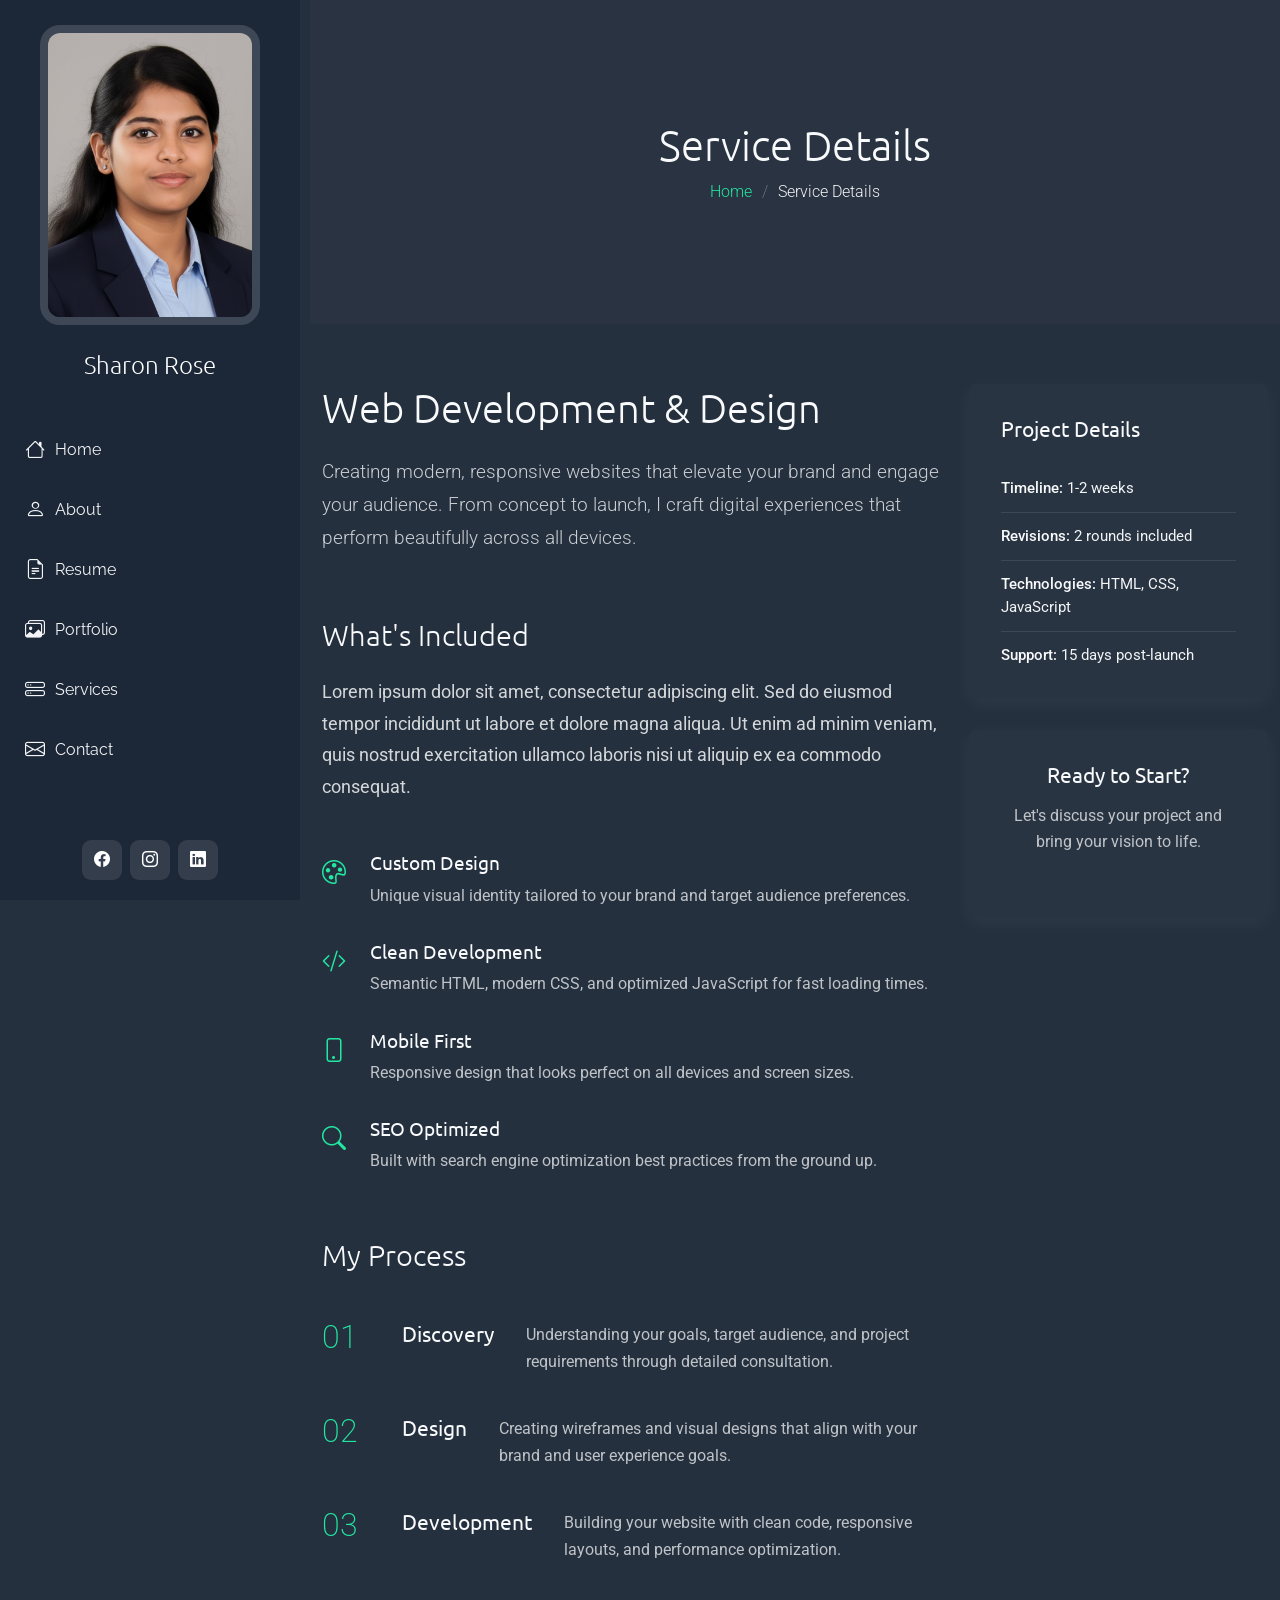
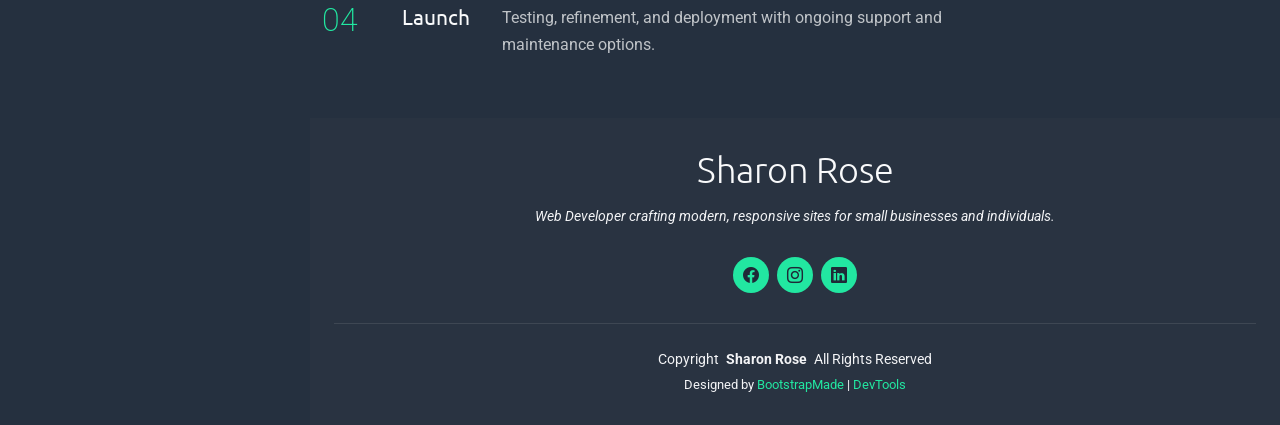
==== commit 046b855c: "first commit" ====
--- a/service-details.html
+++ b/service-details.html
@@ -106,9 +106,9 @@
                 <p class="lead">Creating modern, responsive websites that elevate your brand and engage your audience. From concept to launch, I craft digital experiences that perform beautifully across all devices.</p>
               </div>
 
-              <div class="service-image" data-aos="zoom-in" data-aos-delay="300">
+             <!--- <div class="service-image" data-aos="zoom-in" data-aos-delay="300">
                 <img src="assets/img/services/services-3.webp" alt="Web Development" class="img-fluid">
-              </div>
+              </div>-->
 
               <div class="service-description" data-aos="fade-up" data-aos-delay="400">
                 <h3>What's Included</h3>
